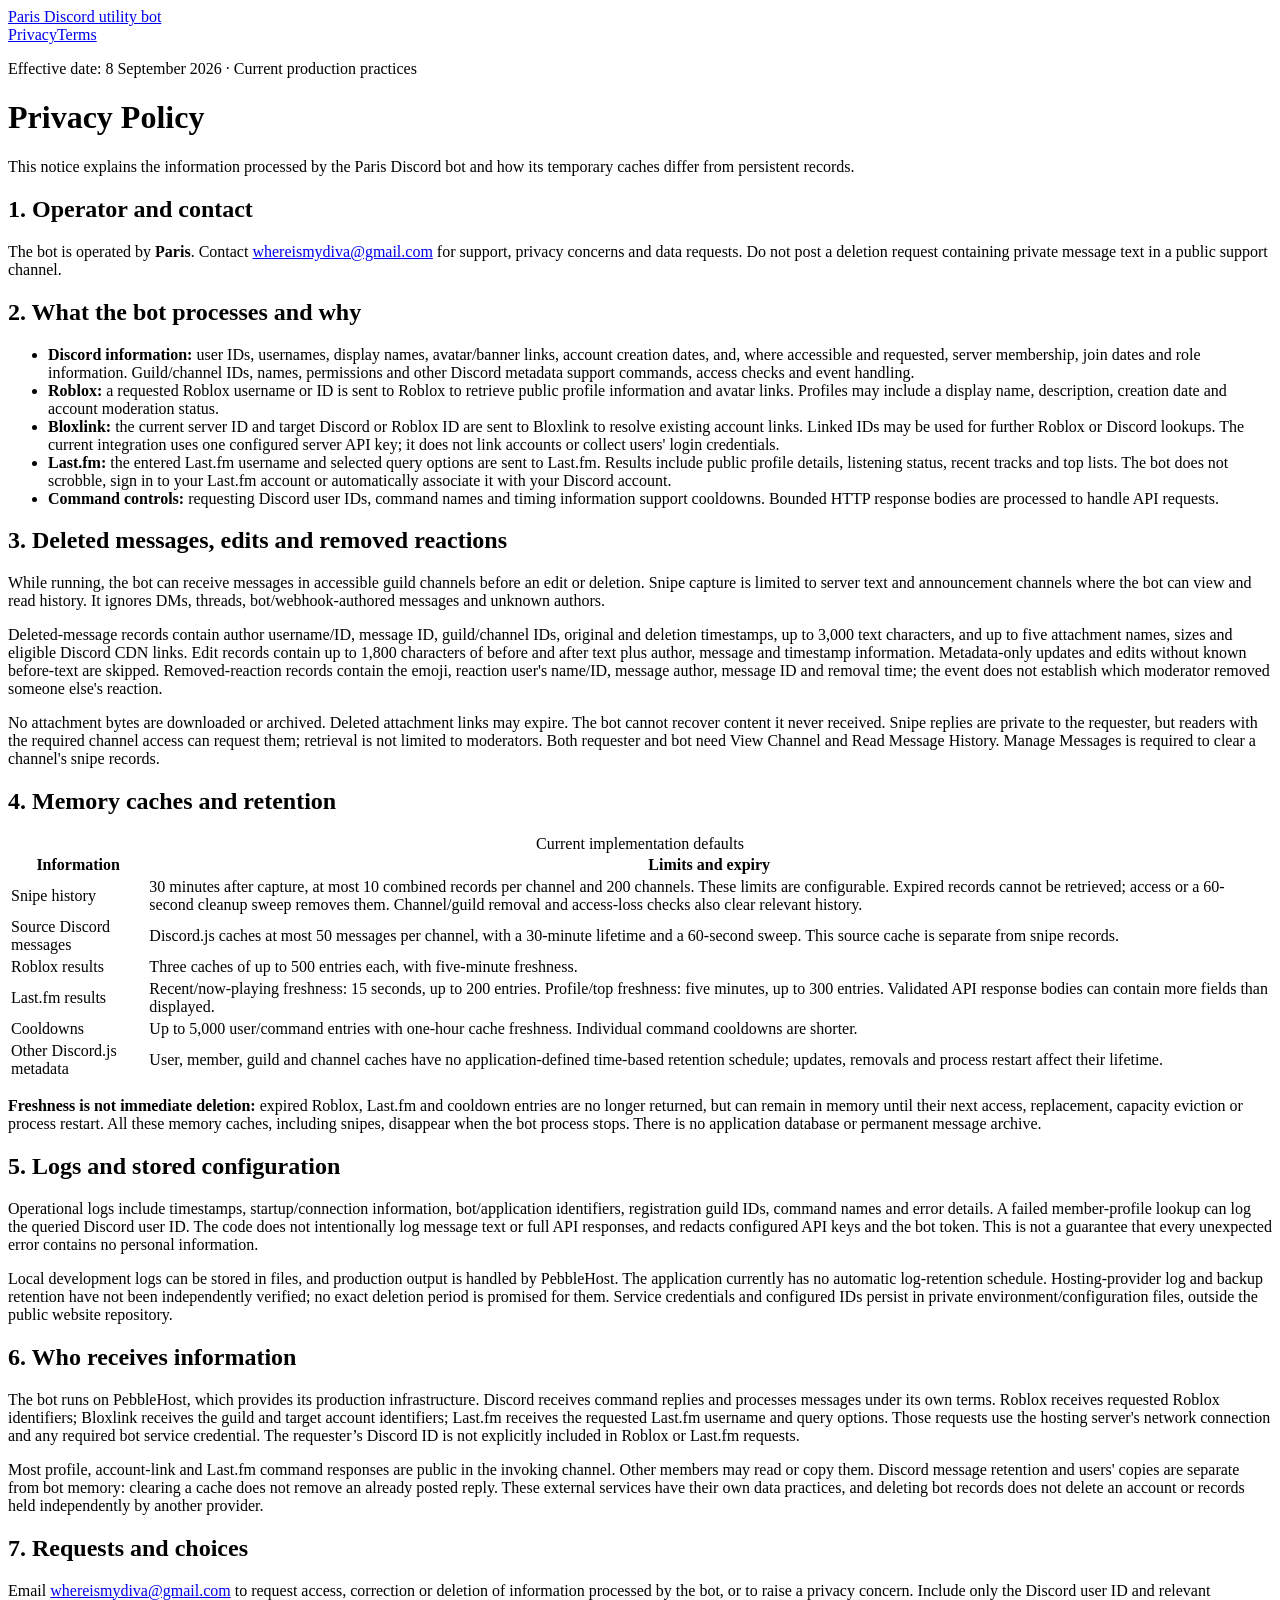
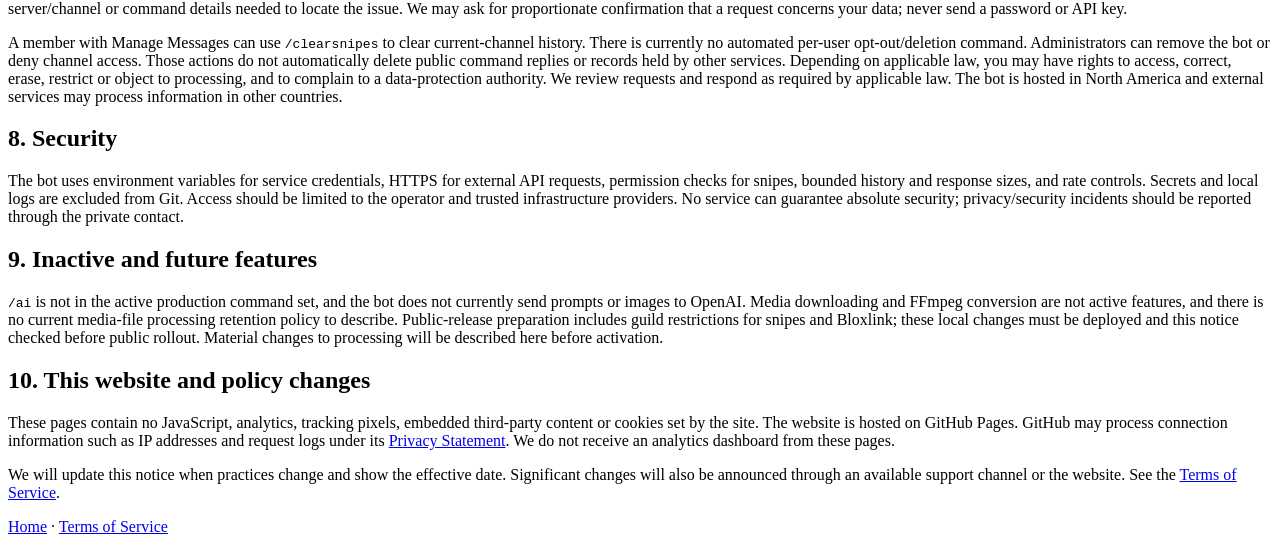
==== privacy.html @ 16c1aa9a "Add privacy policy for Paris Discord bot This file contains the privacy policy for the Paris Discord" ====
<!doctype html>
<html lang="en"><head><meta charset="utf-8"><meta name="viewport" content="width=device-width,initial-scale=1"><title>Privacy Policy — Paris</title><link rel="stylesheet" href="styles.css"></head>
<body><header><a class="brand" href="index.html">Paris <span>Discord utility bot</span></a><nav aria-label="Main"><a href="privacy.html" aria-current="page">Privacy</a><a href="terms.html">Terms</a></nav></header>
<main class="document"><p class="notice">Effective date: 8 September 2026 · Current production practices</p><h1>Privacy Policy</h1><p class="lead">This notice explains the information processed by the Paris Discord bot and how its temporary caches differ from persistent records.</p>
<h2>1. Operator and contact</h2><p>The bot is operated by <strong>Paris</strong>. Contact <a href="mailto:whereismydiva@gmail.com">whereismydiva@gmail.com</a> for support, privacy concerns and data requests. Do not post a deletion request containing private message text in a public support channel.</p>
<h2>2. What the bot processes and why</h2><ul>
<li><strong>Discord information:</strong> user IDs, usernames, display names, avatar/banner links, account creation dates, and, where accessible and requested, server membership, join dates and role information. Guild/channel IDs, names, permissions and other Discord metadata support commands, access checks and event handling.</li>
<li><strong>Roblox:</strong> a requested Roblox username or ID is sent to Roblox to retrieve public profile information and avatar links. Profiles may include a display name, description, creation date and account moderation status.</li>
<li><strong>Bloxlink:</strong> the current server ID and target Discord or Roblox ID are sent to Bloxlink to resolve existing account links. Linked IDs may be used for further Roblox or Discord lookups. The current integration uses one configured server API key; it does not link accounts or collect users' login credentials.</li>
<li><strong>Last.fm:</strong> the entered Last.fm username and selected query options are sent to Last.fm. Results include public profile details, listening status, recent tracks and top lists. The bot does not scrobble, sign in to your Last.fm account or automatically associate it with your Discord account.</li>
<li><strong>Command controls:</strong> requesting Discord user IDs, command names and timing information support cooldowns. Bounded HTTP response bodies are processed to handle API requests.</li></ul>
<h2>3. Deleted messages, edits and removed reactions</h2><p>While running, the bot can receive messages in accessible guild channels before an edit or deletion. Snipe capture is limited to server text and announcement channels where the bot can view and read history. It ignores DMs, threads, bot/webhook-authored messages and unknown authors.</p><p>Deleted-message records contain author username/ID, message ID, guild/channel IDs, original and deletion timestamps, up to 3,000 text characters, and up to five attachment names, sizes and eligible Discord CDN links. Edit records contain up to 1,800 characters of before and after text plus author, message and timestamp information. Metadata-only updates and edits without known before-text are skipped. Removed-reaction records contain the emoji, reaction user's name/ID, message author, message ID and removal time; the event does not establish which moderator removed someone else's reaction.</p><p>No attachment bytes are downloaded or archived. Deleted attachment links may expire. The bot cannot recover content it never received. Snipe replies are private to the requester, but readers with the required channel access can request them; retrieval is not limited to moderators. Both requester and bot need View Channel and Read Message History. Manage Messages is required to clear a channel's snipe records.</p>
<h2>4. Memory caches and retention</h2><div class="table-wrap"><table><caption>Current implementation defaults</caption><thead><tr><th scope="col">Information</th><th scope="col">Limits and expiry</th></tr></thead><tbody>
<tr><td>Snipe history</td><td>30 minutes after capture, at most 10 combined records per channel and 200 channels. These limits are configurable. Expired records cannot be retrieved; access or a 60-second cleanup sweep removes them. Channel/guild removal and access-loss checks also clear relevant history.</td></tr>
<tr><td>Source Discord messages</td><td>Discord.js caches at most 50 messages per channel, with a 30-minute lifetime and a 60-second sweep. This source cache is separate from snipe records.</td></tr>
<tr><td>Roblox results</td><td>Three caches of up to 500 entries each, with five-minute freshness.</td></tr>
<tr><td>Last.fm results</td><td>Recent/now-playing freshness: 15 seconds, up to 200 entries. Profile/top freshness: five minutes, up to 300 entries. Validated API response bodies can contain more fields than displayed.</td></tr>
<tr><td>Cooldowns</td><td>Up to 5,000 user/command entries with one-hour cache freshness. Individual command cooldowns are shorter.</td></tr>
<tr><td>Other Discord.js metadata</td><td>User, member, guild and channel caches have no application-defined time-based retention schedule; updates, removals and process restart affect their lifetime.</td></tr>
</tbody></table></div><p><strong>Freshness is not immediate deletion:</strong> expired Roblox, Last.fm and cooldown entries are no longer returned, but can remain in memory until their next access, replacement, capacity eviction or process restart. All these memory caches, including snipes, disappear when the bot process stops. There is no application database or permanent message archive.</p>
<h2>5. Logs and stored configuration</h2><p>Operational logs include timestamps, startup/connection information, bot/application identifiers, registration guild IDs, command names and error details. A failed member-profile lookup can log the queried Discord user ID. The code does not intentionally log message text or full API responses, and redacts configured API keys and the bot token. This is not a guarantee that every unexpected error contains no personal information.</p><p>Local development logs can be stored in files, and production output is handled by PebbleHost. The application currently has no automatic log-retention schedule. Hosting-provider log and backup retention have not been independently verified; no exact deletion period is promised for them. Service credentials and configured IDs persist in private environment/configuration files, outside the public website repository.</p>
<h2>6. Who receives information</h2><p>The bot runs on PebbleHost, which provides its production infrastructure. Discord receives command replies and processes messages under its own terms. Roblox receives requested Roblox identifiers; Bloxlink receives the guild and target account identifiers; Last.fm receives the requested Last.fm username and query options. Those requests use the hosting server's network connection and any required bot service credential. The requester’s Discord ID is not explicitly included in Roblox or Last.fm requests.</p><p>Most profile, account-link and Last.fm command responses are public in the invoking channel. Other members may read or copy them. Discord message retention and users' copies are separate from bot memory: clearing a cache does not remove an already posted reply. These external services have their own data practices, and deleting bot records does not delete an account or records held independently by another provider.</p>
<h2>7. Requests and choices</h2><p>Email <a href="mailto:whereismydiva@gmail.com">whereismydiva@gmail.com</a> to request access, correction or deletion of information processed by the bot, or to raise a privacy concern. Include only the Discord user ID and relevant server/channel or command details needed to locate the issue. We may ask for proportionate confirmation that a request concerns your data; never send a password or API key.</p><p>A member with Manage Messages can use <code>/clearsnipes</code> to clear current-channel history. There is currently no automated per-user opt-out/deletion command. Administrators can remove the bot or deny channel access. Those actions do not automatically delete public command replies or records held by other services. Depending on applicable law, you may have rights to access, correct, erase, restrict or object to processing, and to complain to a data-protection authority. We review requests and respond as required by applicable law. The bot is hosted in North America and external services may process information in other countries.</p>
<h2>8. Security</h2><p>The bot uses environment variables for service credentials, HTTPS for external API requests, permission checks for snipes, bounded history and response sizes, and rate controls. Secrets and local logs are excluded from Git. Access should be limited to the operator and trusted infrastructure providers. No service can guarantee absolute security; privacy/security incidents should be reported through the private contact.</p>
<h2>9. Inactive and future features</h2><p><code>/ai</code> is not in the active production command set, and the bot does not currently send prompts or images to OpenAI. Media downloading and FFmpeg conversion are not active features, and there is no current media-file processing retention policy to describe. Public-release preparation includes guild restrictions for snipes and Bloxlink; these local changes must be deployed and this notice checked before public rollout. Material changes to processing will be described here before activation.</p>
<h2>10. This website and policy changes</h2><p>These pages contain no JavaScript, analytics, tracking pixels, embedded third-party content or cookies set by the site. The website is hosted on GitHub Pages. GitHub may process connection information such as IP addresses and request logs under its <a href="https://docs.github.com/en/site-policy/privacy-policies/github-general-privacy-statement">Privacy Statement</a>. We do not receive an analytics dashboard from these pages.</p><p>We will update this notice when practices change and show the effective date. Significant changes will also be announced through an available support channel or the website. See the <a href="terms.html">Terms of Service</a>.</p></main>
<footer><a href="index.html">Home</a> · <a href="terms.html">Terms of Service</a></footer></body></html>
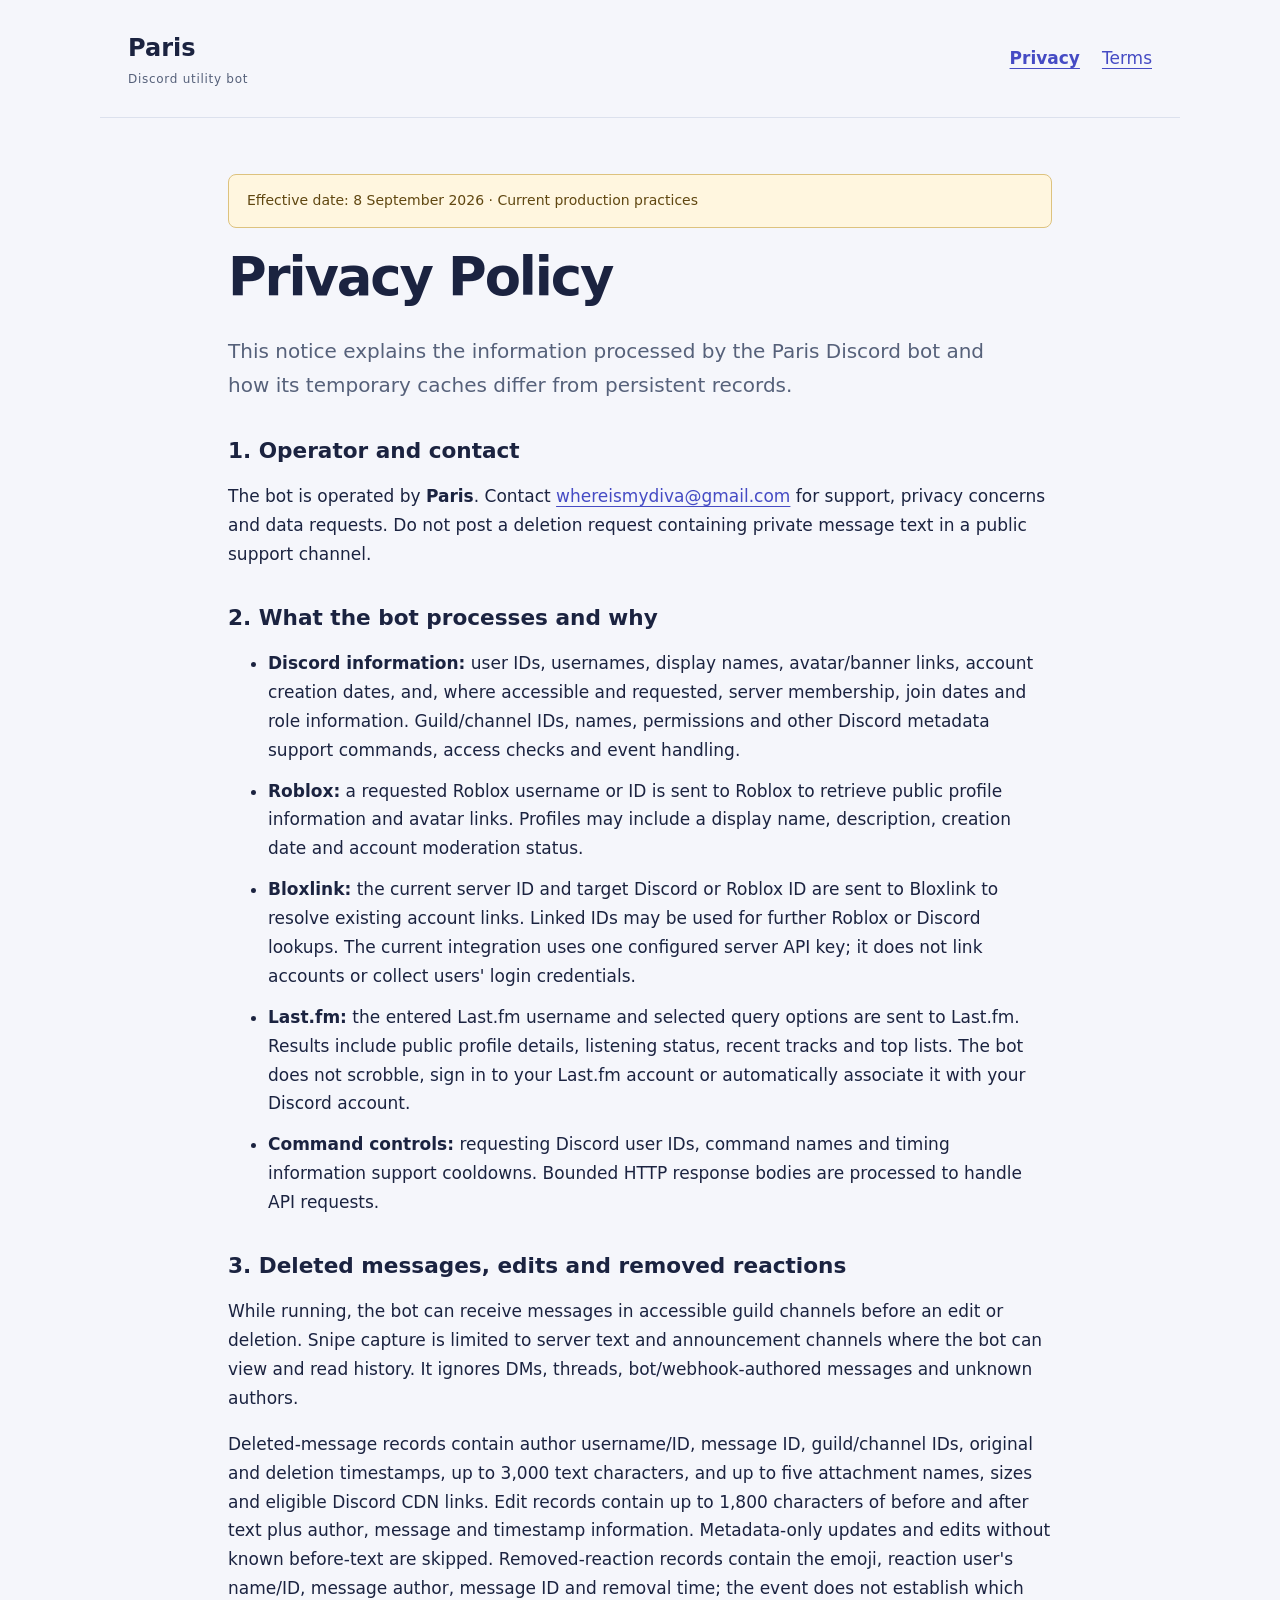
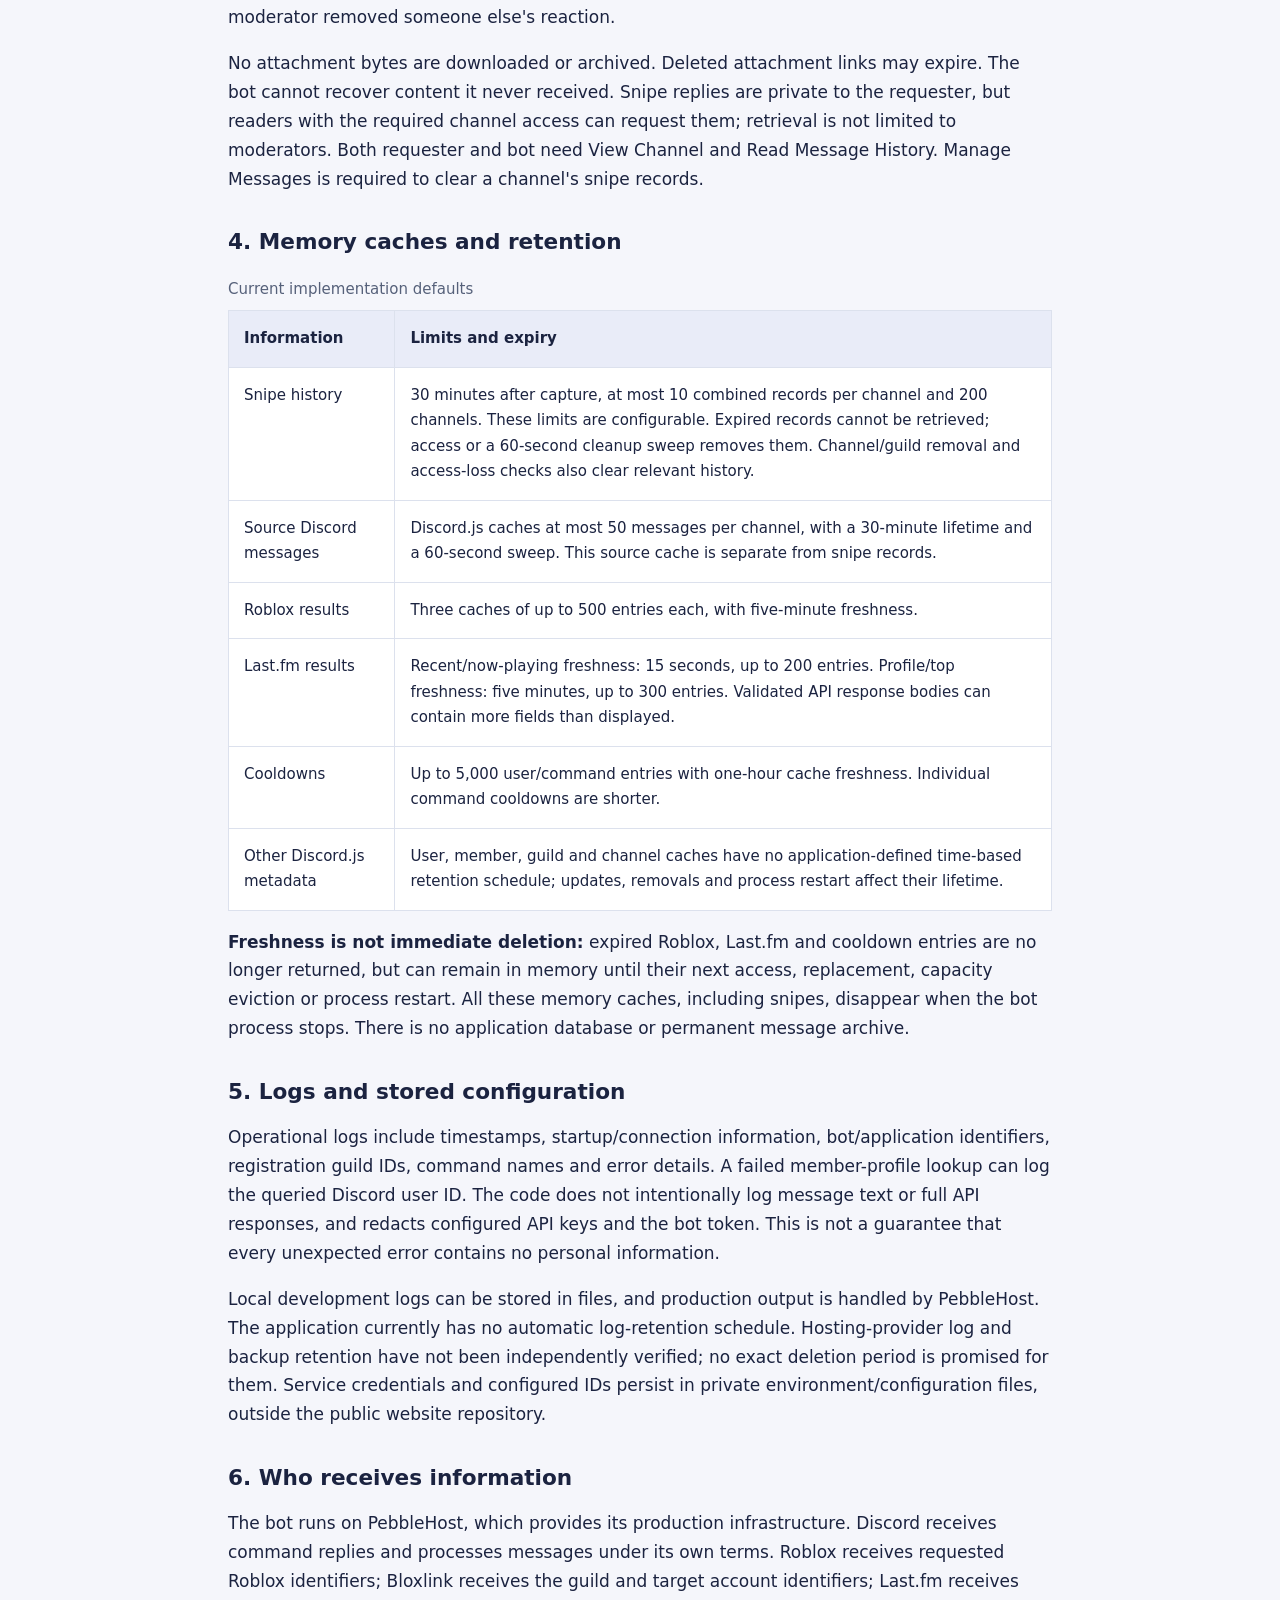
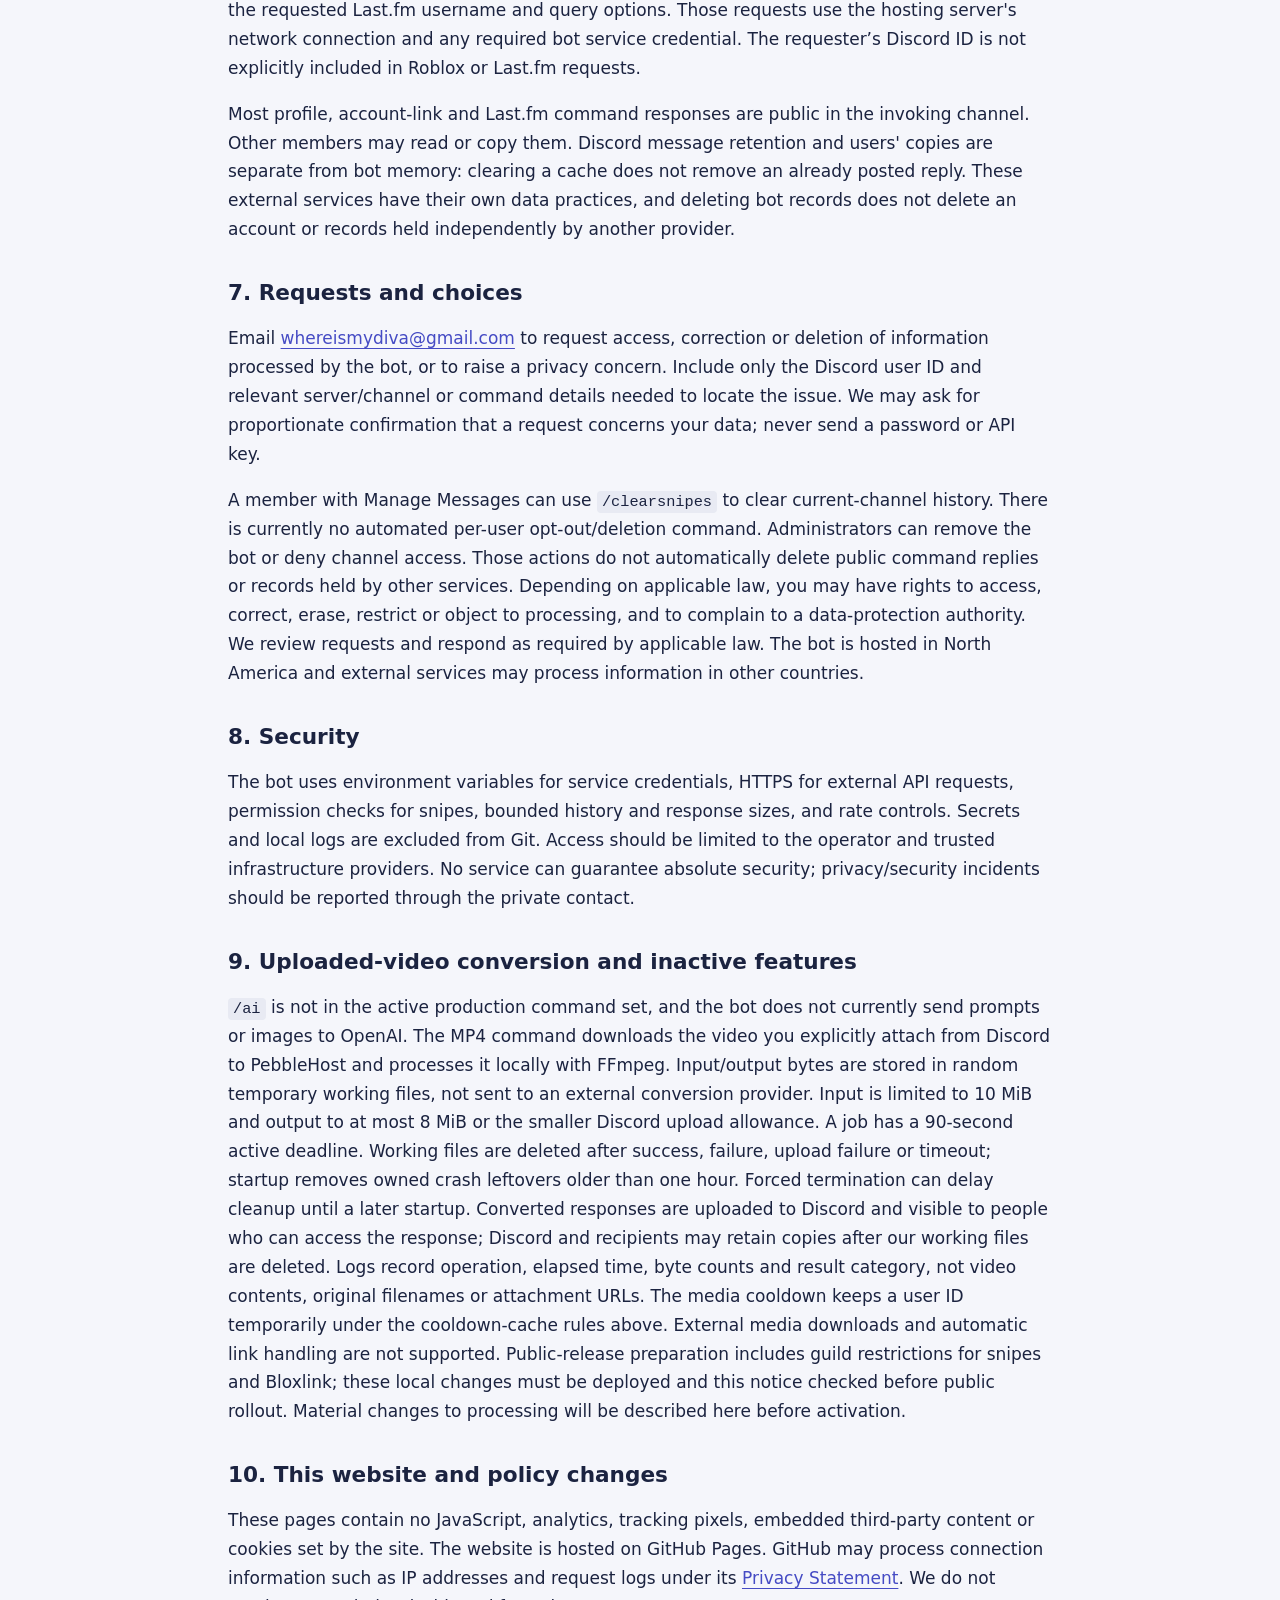
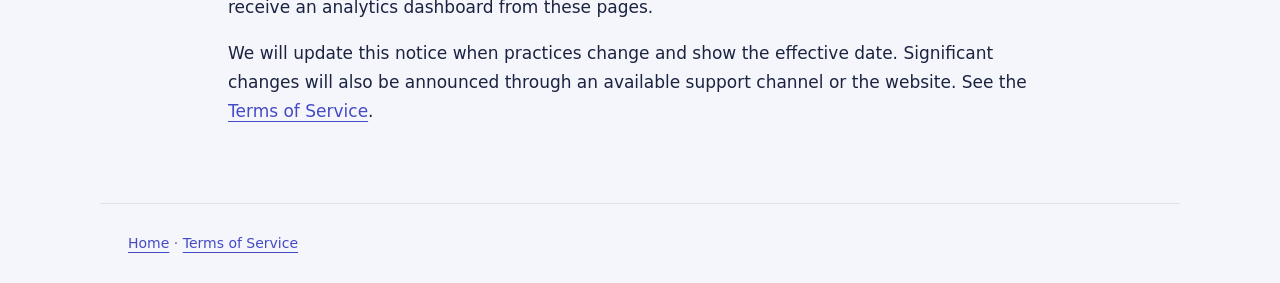
==== commit a8bdb63e: "Describe attachment-only MP4 processing and temporary-file retention" ====
--- a/privacy.html
+++ b/privacy.html
@@ -22,6 +22,6 @@
 <h2>6. Who receives information</h2><p>The bot runs on PebbleHost, which provides its production infrastructure. Discord receives command replies and processes messages under its own terms. Roblox receives requested Roblox identifiers; Bloxlink receives the guild and target account identifiers; Last.fm receives the requested Last.fm username and query options. Those requests use the hosting server's network connection and any required bot service credential. The requester’s Discord ID is not explicitly included in Roblox or Last.fm requests.</p><p>Most profile, account-link and Last.fm command responses are public in the invoking channel. Other members may read or copy them. Discord message retention and users' copies are separate from bot memory: clearing a cache does not remove an already posted reply. These external services have their own data practices, and deleting bot records does not delete an account or records held independently by another provider.</p>
 <h2>7. Requests and choices</h2><p>Email <a href="mailto:whereismydiva@gmail.com">whereismydiva@gmail.com</a> to request access, correction or deletion of information processed by the bot, or to raise a privacy concern. Include only the Discord user ID and relevant server/channel or command details needed to locate the issue. We may ask for proportionate confirmation that a request concerns your data; never send a password or API key.</p><p>A member with Manage Messages can use <code>/clearsnipes</code> to clear current-channel history. There is currently no automated per-user opt-out/deletion command. Administrators can remove the bot or deny channel access. Those actions do not automatically delete public command replies or records held by other services. Depending on applicable law, you may have rights to access, correct, erase, restrict or object to processing, and to complain to a data-protection authority. We review requests and respond as required by applicable law. The bot is hosted in North America and external services may process information in other countries.</p>
 <h2>8. Security</h2><p>The bot uses environment variables for service credentials, HTTPS for external API requests, permission checks for snipes, bounded history and response sizes, and rate controls. Secrets and local logs are excluded from Git. Access should be limited to the operator and trusted infrastructure providers. No service can guarantee absolute security; privacy/security incidents should be reported through the private contact.</p>
-<h2>9. Inactive and future features</h2><p><code>/ai</code> is not in the active production command set, and the bot does not currently send prompts or images to OpenAI. Media downloading and FFmpeg conversion are not active features, and there is no current media-file processing retention policy to describe. Public-release preparation includes guild restrictions for snipes and Bloxlink; these local changes must be deployed and this notice checked before public rollout. Material changes to processing will be described here before activation.</p>
+<h2>9. Uploaded-video conversion and inactive features</h2><p><code>/ai</code> is not in the active production command set, and the bot does not currently send prompts or images to OpenAI. The MP4 command downloads the video you explicitly attach from Discord to PebbleHost and processes it locally with FFmpeg. Input/output bytes are stored in random temporary working files, not sent to an external conversion provider. Input is limited to 10 MiB and output to at most 8 MiB or the smaller Discord upload allowance. A job has a 90-second active deadline. Working files are deleted after success, failure, upload failure or timeout; startup removes owned crash leftovers older than one hour. Forced termination can delay cleanup until a later startup. Converted responses are uploaded to Discord and visible to people who can access the response; Discord and recipients may retain copies after our working files are deleted. Logs record operation, elapsed time, byte counts and result category, not video contents, original filenames or attachment URLs. The media cooldown keeps a user ID temporarily under the cooldown-cache rules above. External media downloads and automatic link handling are not supported. Public-release preparation includes guild restrictions for snipes and Bloxlink; these local changes must be deployed and this notice checked before public rollout. Material changes to processing will be described here before activation.</p>
 <h2>10. This website and policy changes</h2><p>These pages contain no JavaScript, analytics, tracking pixels, embedded third-party content or cookies set by the site. The website is hosted on GitHub Pages. GitHub may process connection information such as IP addresses and request logs under its <a href="https://docs.github.com/en/site-policy/privacy-policies/github-general-privacy-statement">Privacy Statement</a>. We do not receive an analytics dashboard from these pages.</p><p>We will update this notice when practices change and show the effective date. Significant changes will also be announced through an available support channel or the website. See the <a href="terms.html">Terms of Service</a>.</p></main>
 <footer><a href="index.html">Home</a> · <a href="terms.html">Terms of Service</a></footer></body></html>
--- a/styles.css
+++ b/styles.css
@@ -0,0 +1 @@
+:root{color-scheme:light;--ink:#1b2340;--muted:#56617a;--accent:#454bc4;--line:#dce1ed;--paper:#fff;--bg:#f5f6fb}*{box-sizing:border-box}body{margin:0;background:var(--bg);color:var(--ink);font:17px/1.7 system-ui,-apple-system,BlinkMacSystemFont,"Segoe UI",sans-serif}header,main,footer{max-width:1080px;margin:auto;padding:28px}header{display:flex;justify-content:space-between;align-items:center;gap:24px;border-bottom:1px solid var(--line)}a{color:var(--accent);text-underline-offset:4px}a:hover{text-decoration-thickness:2px}a:focus-visible{outline:3px solid var(--accent);outline-offset:5px}.brand{font-size:24px;font-weight:750;text-decoration:none;color:var(--ink)}.brand span{display:block;font-size:12px;font-weight:500;color:var(--muted);letter-spacing:.06em}nav{display:flex;gap:22px}nav a[aria-current]{font-weight:750}main{padding-top:42px;padding-bottom:60px}h1{font-size:clamp(2.25rem,6vw,4rem);line-height:1.1;letter-spacing:-.04em;max-width:850px;margin:20px 0 28px}h2{font-size:1.35rem;line-height:1.35;margin:34px 0 12px}.lead{font-size:1.25rem;color:var(--muted);max-width:770px}.eyebrow{font-weight:650;font-size:13px;letter-spacing:.08em;text-transform:uppercase;color:var(--accent)}.notice{padding:14px 18px;border:1px solid #ddc27e;background:#fff6df;border-radius:8px;font-size:14px;color:#604711}.cards{display:grid;grid-template-columns:repeat(3,minmax(0,1fr));gap:18px;margin:40px 0}.cards article{padding:24px;background:var(--paper);border:1px solid var(--line);border-radius:12px}.cards h2{margin-top:0}.cards p{font-size:15px;color:var(--muted)}.button{display:inline-block;border-radius:7px;background:var(--accent);color:white;padding:10px 18px;margin:8px 14px 8px 0;text-decoration:none}.document{max-width:880px}.document h1{font-size:clamp(2rem,5vw,3.3rem)}li{margin:12px 0}.table-wrap{overflow:auto}table{width:100%;border-collapse:collapse;background:white;font-size:15px}caption{text-align:left;color:var(--muted);padding:8px 0}th,td{padding:15px;text-align:left;vertical-align:top;border:1px solid var(--line)}th{background:#e9ecf8}td:first-child{min-width:145px}code{font-size:.9em;background:#e8eaf3;padding:2px 5px;border-radius:4px}footer{font-size:14px;color:var(--muted);border-top:1px solid var(--line)}@media(max-width:680px){header,main,footer{padding:22px}header{align-items:flex-start}nav{gap:14px;font-size:15px}.cards{grid-template-columns:1fr}.lead{font-size:1.1rem}.brand{font-size:21px}.brand span{font-size:10px}h1{margin-top:18px}th,td{padding:11px}ul{padding-left:22px}}@media(prefers-reduced-motion:reduce){*{scroll-behavior:auto}}
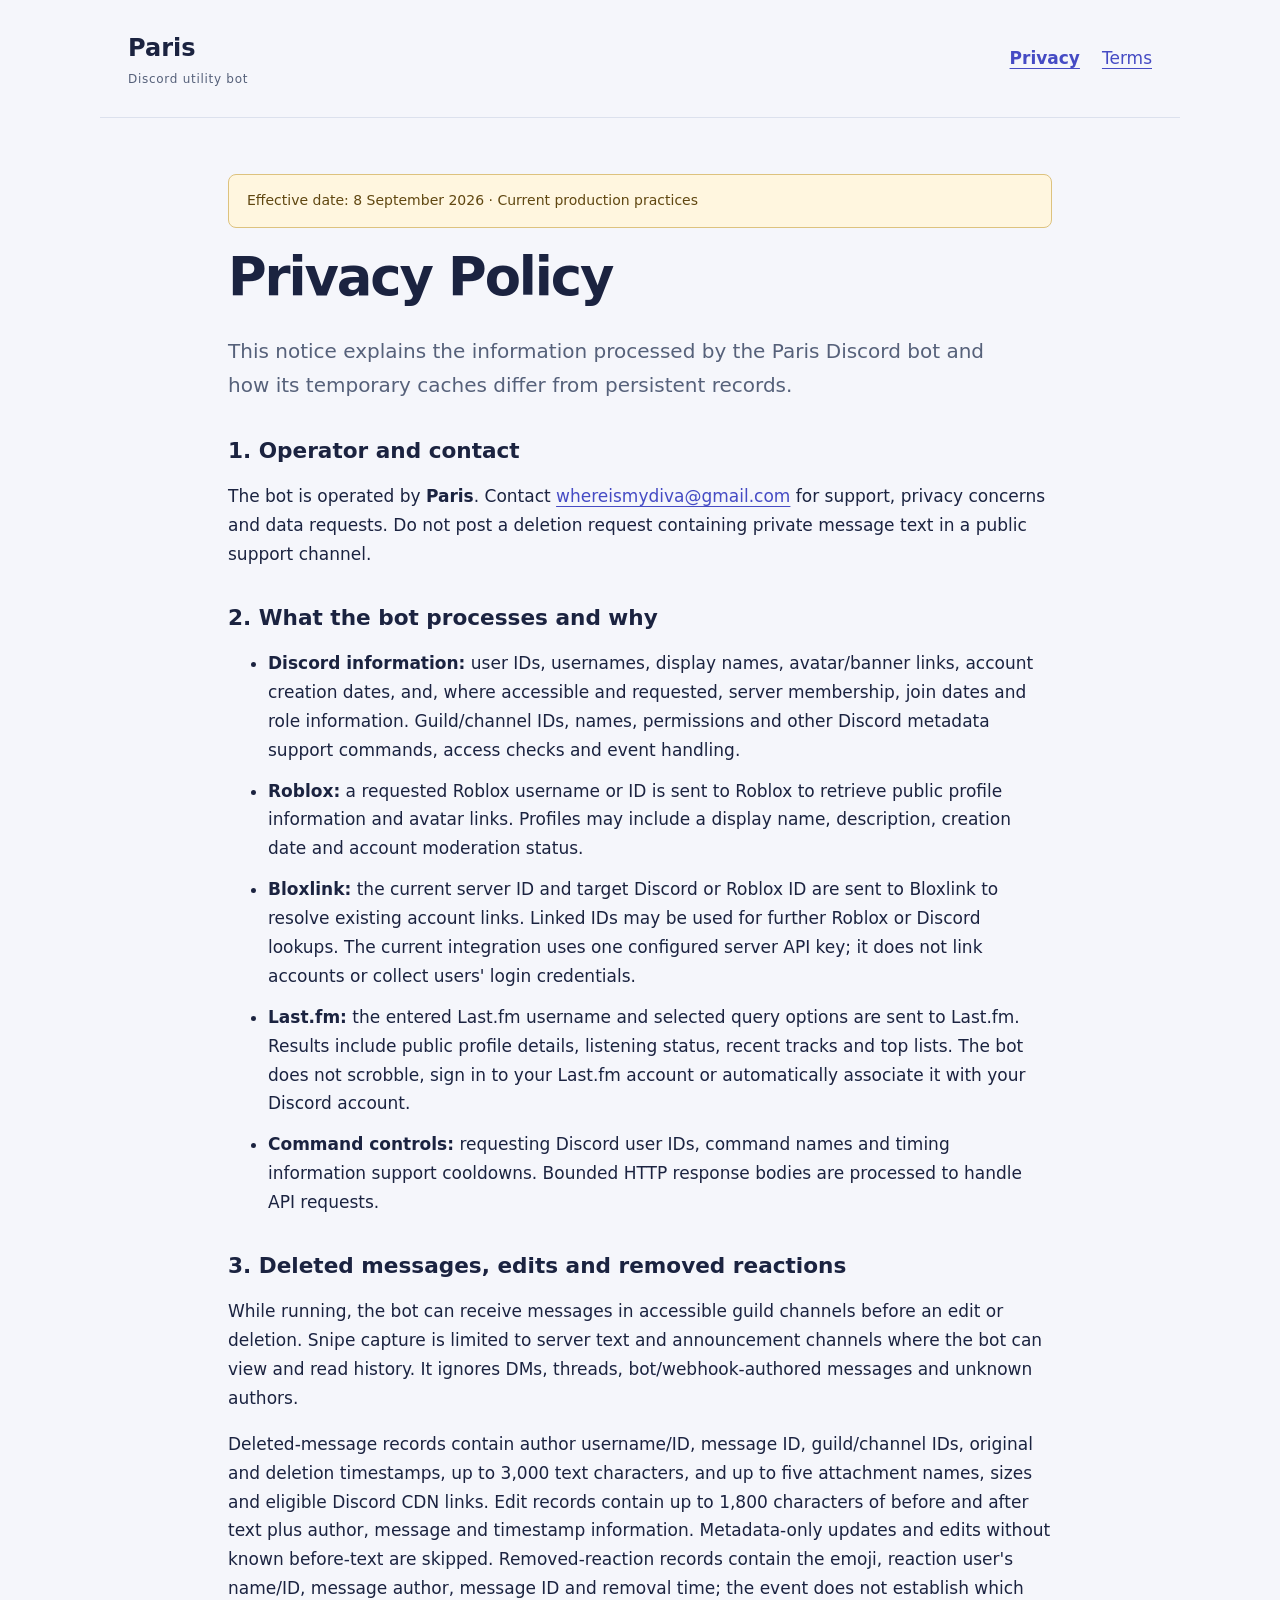
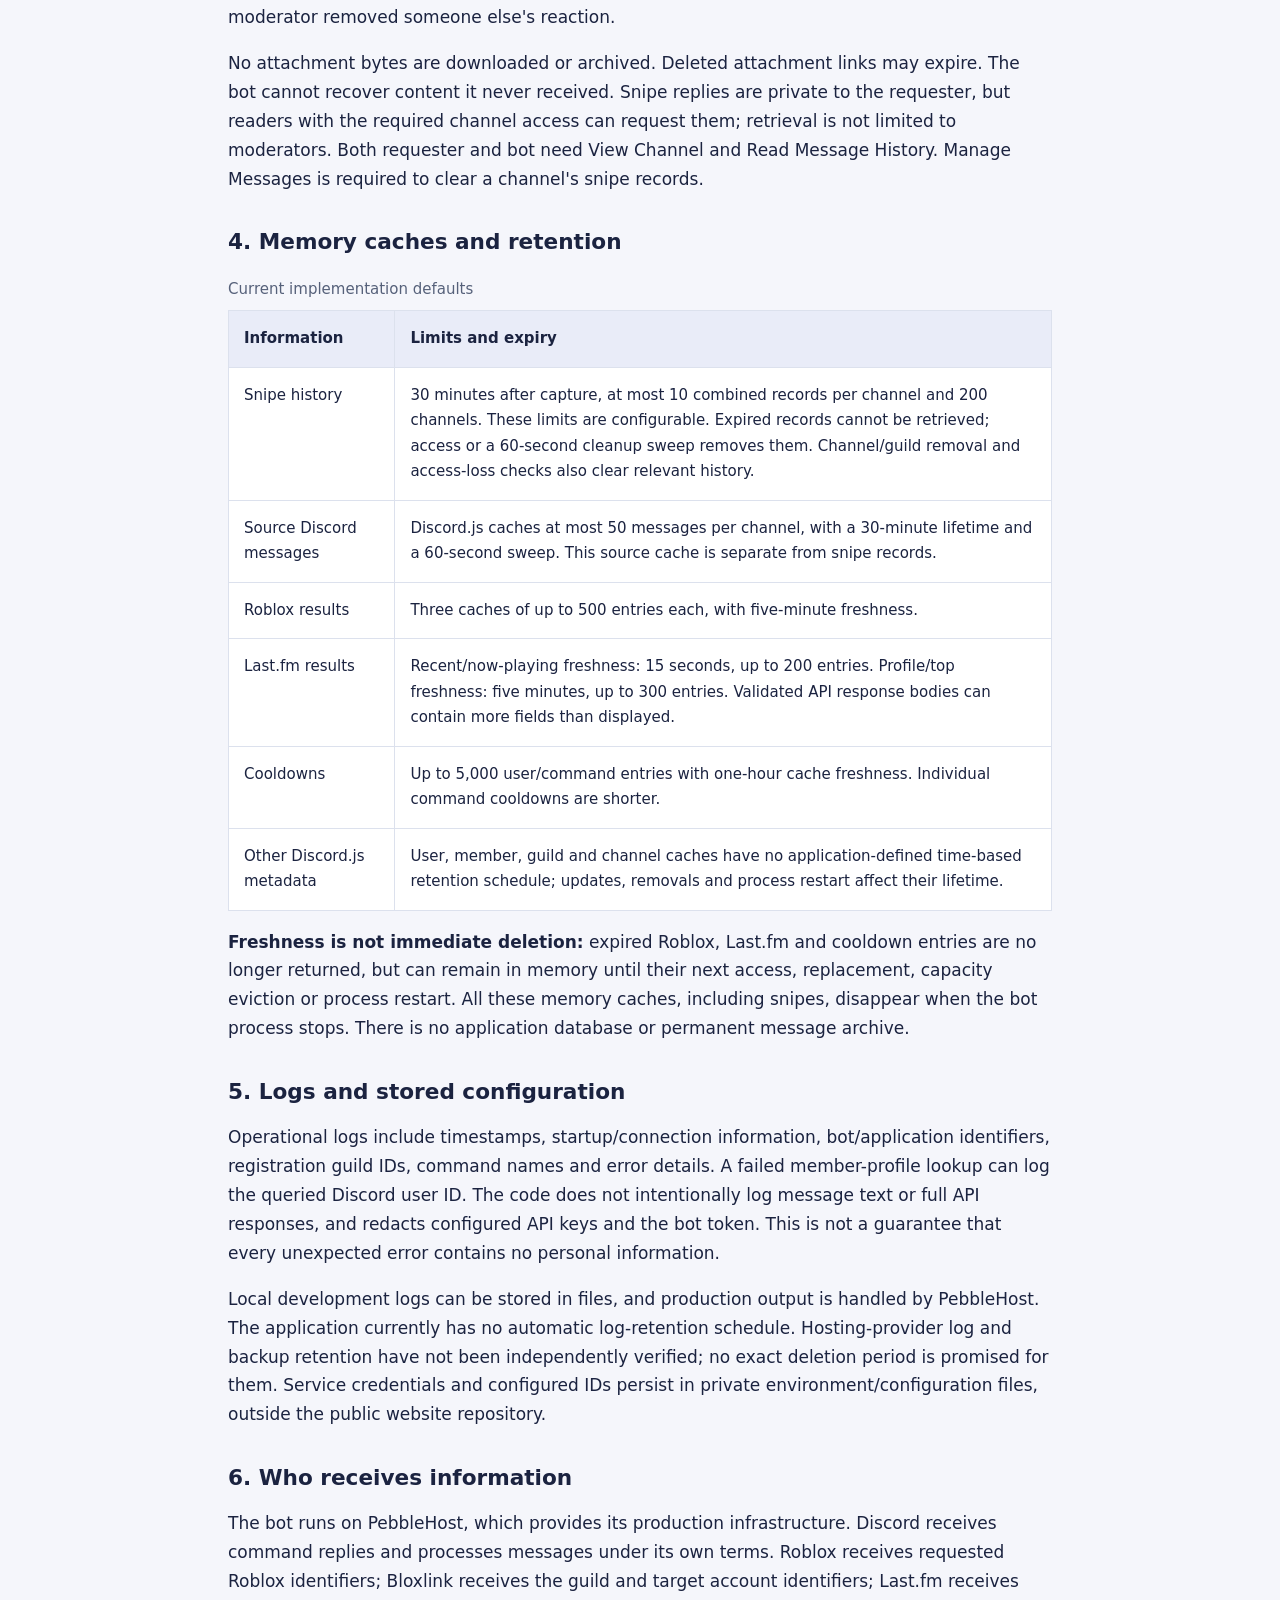
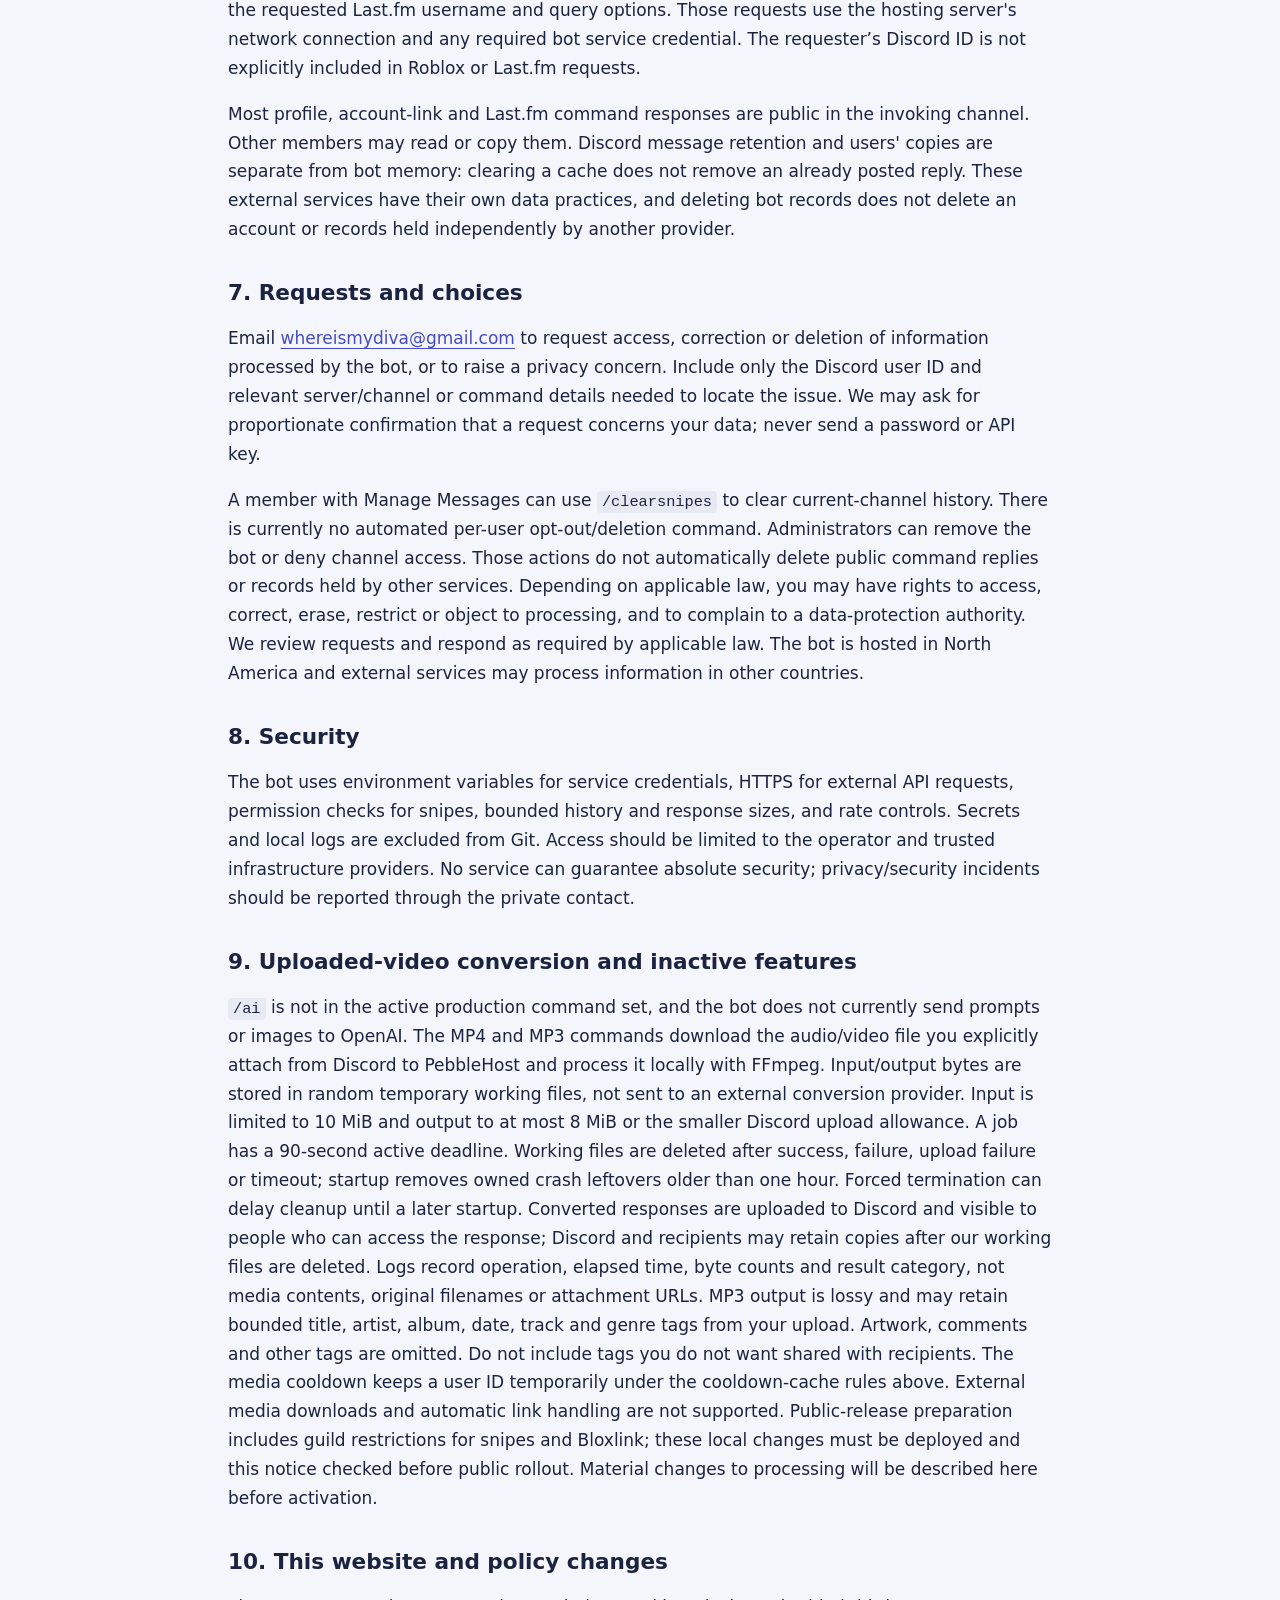
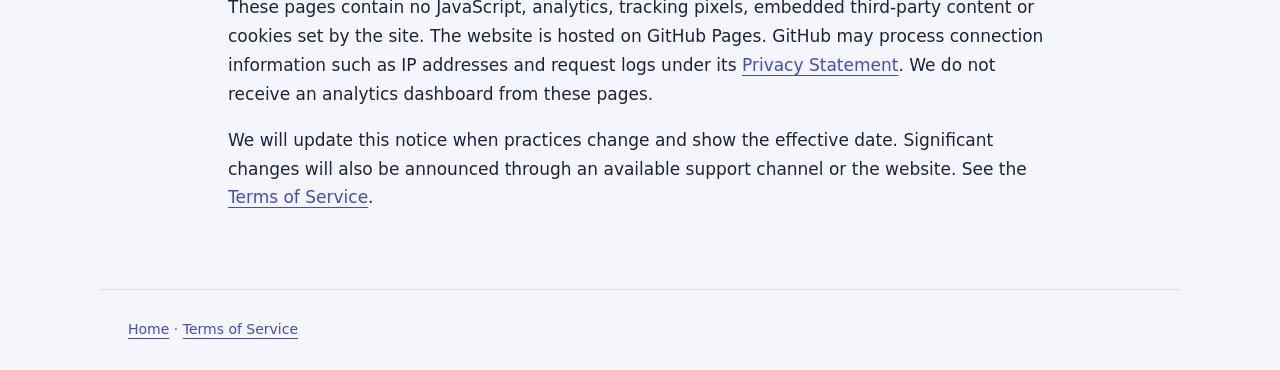
==== commit 27957d91: "Describe attachment MP3 conversion and retained text tags" ====
--- a/privacy.html
+++ b/privacy.html
@@ -22,6 +22,6 @@
 <h2>6. Who receives information</h2><p>The bot runs on PebbleHost, which provides its production infrastructure. Discord receives command replies and processes messages under its own terms. Roblox receives requested Roblox identifiers; Bloxlink receives the guild and target account identifiers; Last.fm receives the requested Last.fm username and query options. Those requests use the hosting server's network connection and any required bot service credential. The requester’s Discord ID is not explicitly included in Roblox or Last.fm requests.</p><p>Most profile, account-link and Last.fm command responses are public in the invoking channel. Other members may read or copy them. Discord message retention and users' copies are separate from bot memory: clearing a cache does not remove an already posted reply. These external services have their own data practices, and deleting bot records does not delete an account or records held independently by another provider.</p>
 <h2>7. Requests and choices</h2><p>Email <a href="mailto:whereismydiva@gmail.com">whereismydiva@gmail.com</a> to request access, correction or deletion of information processed by the bot, or to raise a privacy concern. Include only the Discord user ID and relevant server/channel or command details needed to locate the issue. We may ask for proportionate confirmation that a request concerns your data; never send a password or API key.</p><p>A member with Manage Messages can use <code>/clearsnipes</code> to clear current-channel history. There is currently no automated per-user opt-out/deletion command. Administrators can remove the bot or deny channel access. Those actions do not automatically delete public command replies or records held by other services. Depending on applicable law, you may have rights to access, correct, erase, restrict or object to processing, and to complain to a data-protection authority. We review requests and respond as required by applicable law. The bot is hosted in North America and external services may process information in other countries.</p>
 <h2>8. Security</h2><p>The bot uses environment variables for service credentials, HTTPS for external API requests, permission checks for snipes, bounded history and response sizes, and rate controls. Secrets and local logs are excluded from Git. Access should be limited to the operator and trusted infrastructure providers. No service can guarantee absolute security; privacy/security incidents should be reported through the private contact.</p>
-<h2>9. Uploaded-video conversion and inactive features</h2><p><code>/ai</code> is not in the active production command set, and the bot does not currently send prompts or images to OpenAI. The MP4 command downloads the video you explicitly attach from Discord to PebbleHost and processes it locally with FFmpeg. Input/output bytes are stored in random temporary working files, not sent to an external conversion provider. Input is limited to 10 MiB and output to at most 8 MiB or the smaller Discord upload allowance. A job has a 90-second active deadline. Working files are deleted after success, failure, upload failure or timeout; startup removes owned crash leftovers older than one hour. Forced termination can delay cleanup until a later startup. Converted responses are uploaded to Discord and visible to people who can access the response; Discord and recipients may retain copies after our working files are deleted. Logs record operation, elapsed time, byte counts and result category, not video contents, original filenames or attachment URLs. The media cooldown keeps a user ID temporarily under the cooldown-cache rules above. External media downloads and automatic link handling are not supported. Public-release preparation includes guild restrictions for snipes and Bloxlink; these local changes must be deployed and this notice checked before public rollout. Material changes to processing will be described here before activation.</p>
+<h2>9. Uploaded-video conversion and inactive features</h2><p><code>/ai</code> is not in the active production command set, and the bot does not currently send prompts or images to OpenAI. The MP4 and MP3 commands download the audio/video file you explicitly attach from Discord to PebbleHost and process it locally with FFmpeg. Input/output bytes are stored in random temporary working files, not sent to an external conversion provider. Input is limited to 10 MiB and output to at most 8 MiB or the smaller Discord upload allowance. A job has a 90-second active deadline. Working files are deleted after success, failure, upload failure or timeout; startup removes owned crash leftovers older than one hour. Forced termination can delay cleanup until a later startup. Converted responses are uploaded to Discord and visible to people who can access the response; Discord and recipients may retain copies after our working files are deleted. Logs record operation, elapsed time, byte counts and result category, not media contents, original filenames or attachment URLs. MP3 output is lossy and may retain bounded title, artist, album, date, track and genre tags from your upload. Artwork, comments and other tags are omitted. Do not include tags you do not want shared with recipients. The media cooldown keeps a user ID temporarily under the cooldown-cache rules above. External media downloads and automatic link handling are not supported. Public-release preparation includes guild restrictions for snipes and Bloxlink; these local changes must be deployed and this notice checked before public rollout. Material changes to processing will be described here before activation.</p>
 <h2>10. This website and policy changes</h2><p>These pages contain no JavaScript, analytics, tracking pixels, embedded third-party content or cookies set by the site. The website is hosted on GitHub Pages. GitHub may process connection information such as IP addresses and request logs under its <a href="https://docs.github.com/en/site-policy/privacy-policies/github-general-privacy-statement">Privacy Statement</a>. We do not receive an analytics dashboard from these pages.</p><p>We will update this notice when practices change and show the effective date. Significant changes will also be announced through an available support channel or the website. See the <a href="terms.html">Terms of Service</a>.</p></main>
 <footer><a href="index.html">Home</a> · <a href="terms.html">Terms of Service</a></footer></body></html>
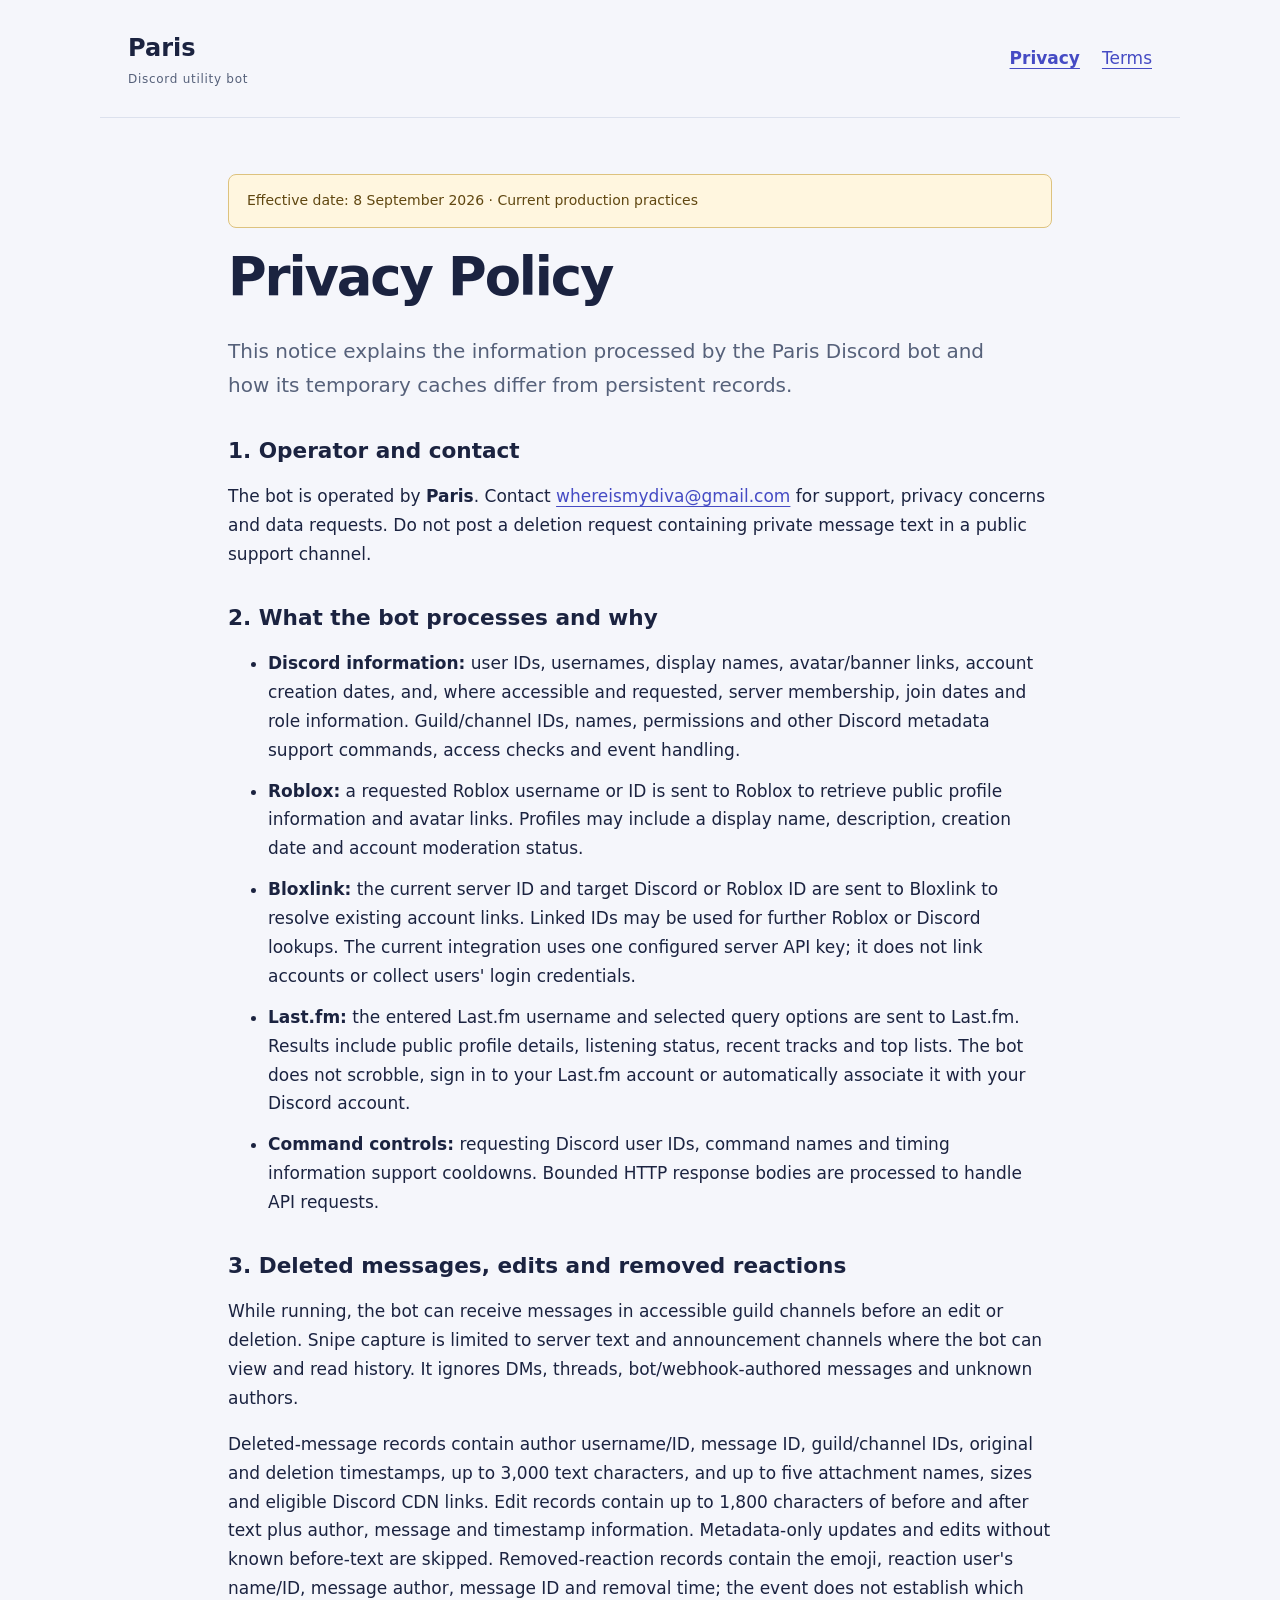
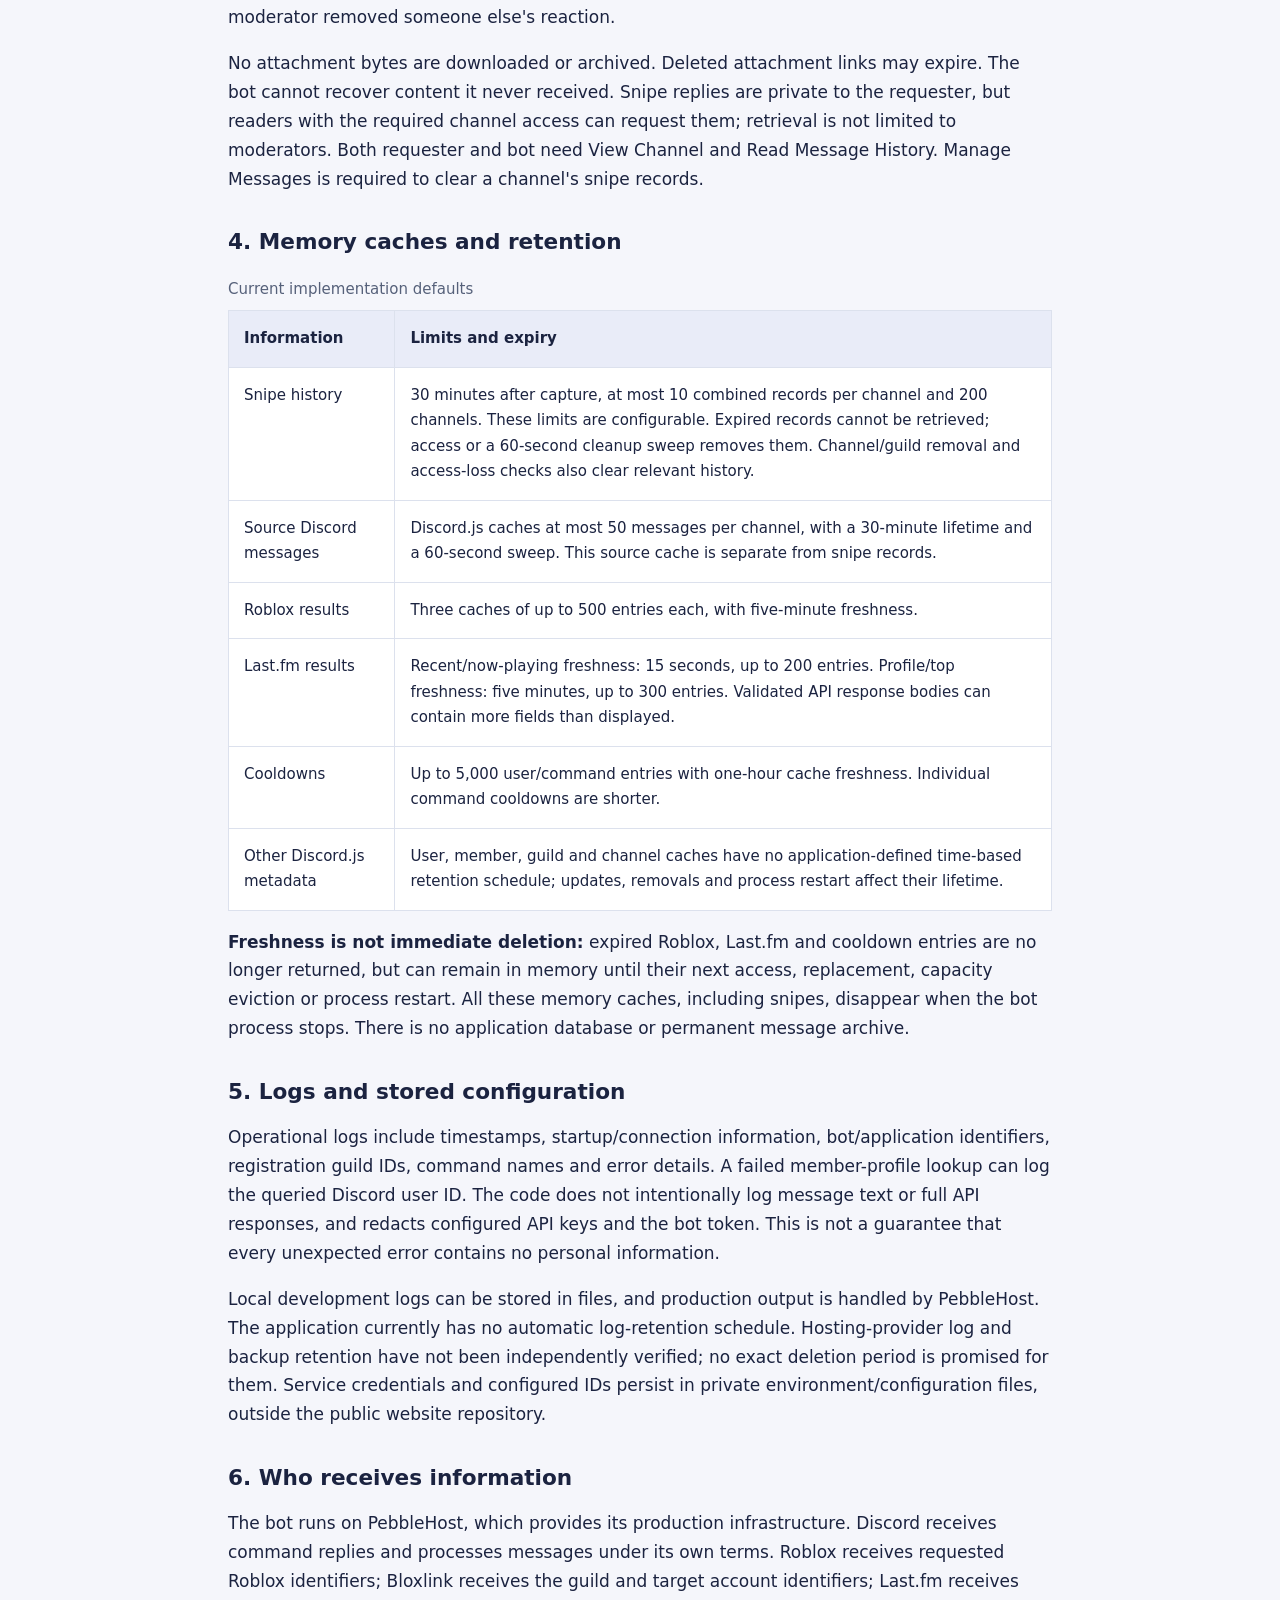
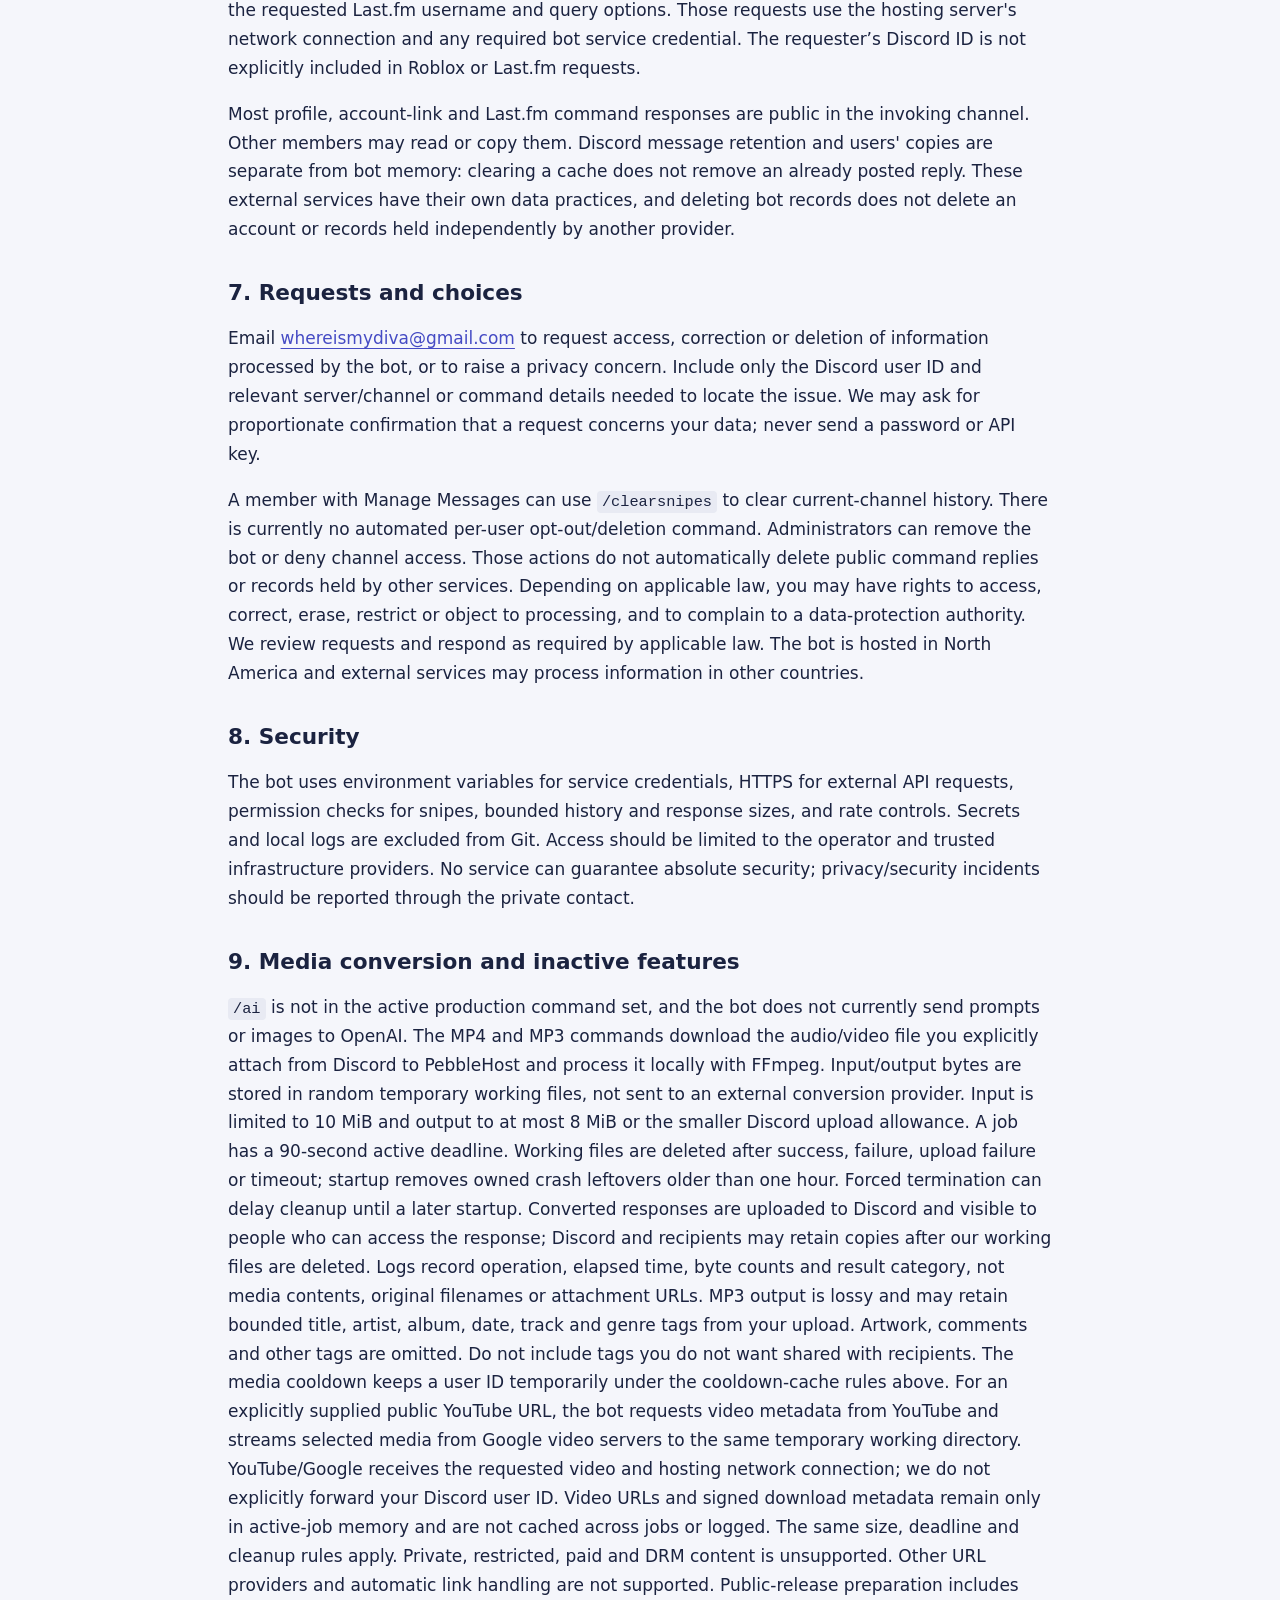
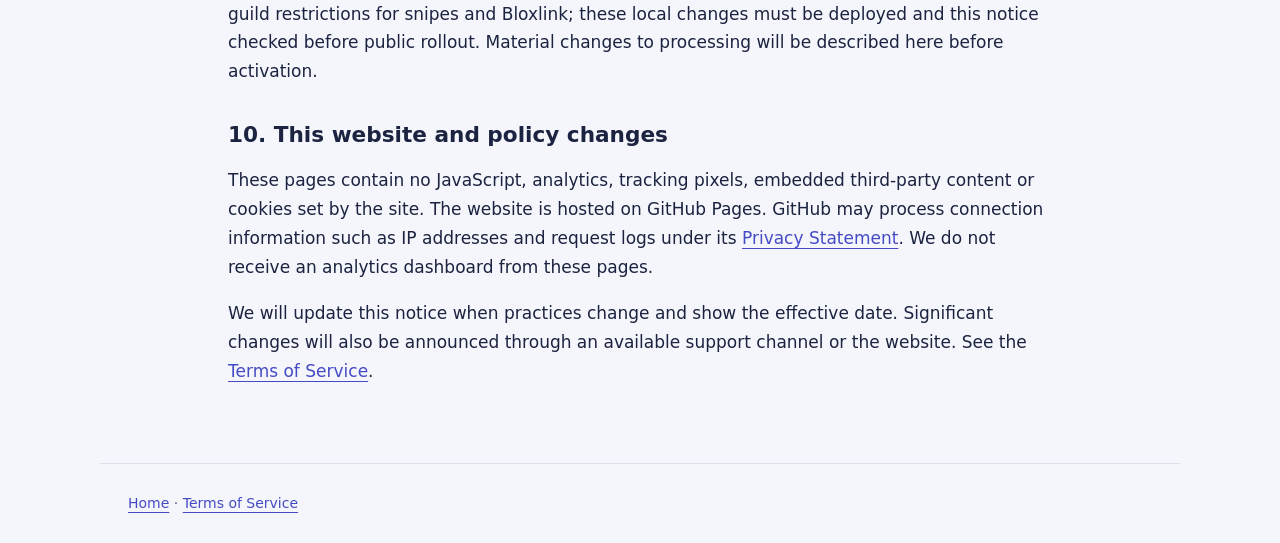
==== commit f18fb5ea: "Describe bounded public YouTube processing and limitations" ====
--- a/privacy.html
+++ b/privacy.html
@@ -22,6 +22,7 @@
 <h2>6. Who receives information</h2><p>The bot runs on PebbleHost, which provides its production infrastructure. Discord receives command replies and processes messages under its own terms. Roblox receives requested Roblox identifiers; Bloxlink receives the guild and target account identifiers; Last.fm receives the requested Last.fm username and query options. Those requests use the hosting server's network connection and any required bot service credential. The requester’s Discord ID is not explicitly included in Roblox or Last.fm requests.</p><p>Most profile, account-link and Last.fm command responses are public in the invoking channel. Other members may read or copy them. Discord message retention and users' copies are separate from bot memory: clearing a cache does not remove an already posted reply. These external services have their own data practices, and deleting bot records does not delete an account or records held independently by another provider.</p>
 <h2>7. Requests and choices</h2><p>Email <a href="mailto:whereismydiva@gmail.com">whereismydiva@gmail.com</a> to request access, correction or deletion of information processed by the bot, or to raise a privacy concern. Include only the Discord user ID and relevant server/channel or command details needed to locate the issue. We may ask for proportionate confirmation that a request concerns your data; never send a password or API key.</p><p>A member with Manage Messages can use <code>/clearsnipes</code> to clear current-channel history. There is currently no automated per-user opt-out/deletion command. Administrators can remove the bot or deny channel access. Those actions do not automatically delete public command replies or records held by other services. Depending on applicable law, you may have rights to access, correct, erase, restrict or object to processing, and to complain to a data-protection authority. We review requests and respond as required by applicable law. The bot is hosted in North America and external services may process information in other countries.</p>
 <h2>8. Security</h2><p>The bot uses environment variables for service credentials, HTTPS for external API requests, permission checks for snipes, bounded history and response sizes, and rate controls. Secrets and local logs are excluded from Git. Access should be limited to the operator and trusted infrastructure providers. No service can guarantee absolute security; privacy/security incidents should be reported through the private contact.</p>
-<h2>9. Uploaded-video conversion and inactive features</h2><p><code>/ai</code> is not in the active production command set, and the bot does not currently send prompts or images to OpenAI. The MP4 and MP3 commands download the audio/video file you explicitly attach from Discord to PebbleHost and process it locally with FFmpeg. Input/output bytes are stored in random temporary working files, not sent to an external conversion provider. Input is limited to 10 MiB and output to at most 8 MiB or the smaller Discord upload allowance. A job has a 90-second active deadline. Working files are deleted after success, failure, upload failure or timeout; startup removes owned crash leftovers older than one hour. Forced termination can delay cleanup until a later startup. Converted responses are uploaded to Discord and visible to people who can access the response; Discord and recipients may retain copies after our working files are deleted. Logs record operation, elapsed time, byte counts and result category, not media contents, original filenames or attachment URLs. MP3 output is lossy and may retain bounded title, artist, album, date, track and genre tags from your upload. Artwork, comments and other tags are omitted. Do not include tags you do not want shared with recipients. The media cooldown keeps a user ID temporarily under the cooldown-cache rules above. External media downloads and automatic link handling are not supported. Public-release preparation includes guild restrictions for snipes and Bloxlink; these local changes must be deployed and this notice checked before public rollout. Material changes to processing will be described here before activation.</p>
+<h2>9. Media conversion and inactive features</h2><p><code>/ai</code> is not in the active production command set, and the bot does not currently send prompts or images to OpenAI. The MP4 and MP3 commands download the audio/video file you explicitly attach from Discord to PebbleHost and process it locally with FFmpeg. Input/output bytes are stored in random temporary working files, not sent to an external conversion provider. Input is limited to 10 MiB and output to at most 8 MiB or the smaller Discord upload allowance. A job has a 90-second active deadline. Working files are deleted after success, failure, upload failure or timeout; startup removes owned crash leftovers older than one hour. Forced termination can delay cleanup until a later startup. Converted responses are uploaded to Discord and visible to people who can access the response; Discord and recipients may retain copies after our working files are deleted. Logs record operation, elapsed time, byte counts and result category, not media contents, original filenames or attachment URLs. MP3 output is lossy and may retain bounded title, artist, album, date, track and genre tags from your upload. Artwork, comments and other tags are omitted. Do not include tags you do not want shared with recipients. The media cooldown keeps a user ID temporarily under the cooldown-cache rules above. For an explicitly supplied public YouTube URL, the bot requests video metadata from YouTube and streams selected media from Google video servers to the same temporary working directory. YouTube/Google receives the requested video and hosting network connection; we do not explicitly forward your Discord user ID. Video URLs and signed download metadata remain only in active-job memory and are not cached across jobs or logged. The same size, deadline and cleanup rules apply. Private, restricted, paid and DRM content is unsupported. Other URL providers and automatic link handling are not supported. Public-release preparation includes guild restrictions for snipes and Bloxlink; these local changes must be deployed and this notice checked before public rollout. Material changes to processing will be described here before activation.</p>
 <h2>10. This website and policy changes</h2><p>These pages contain no JavaScript, analytics, tracking pixels, embedded third-party content or cookies set by the site. The website is hosted on GitHub Pages. GitHub may process connection information such as IP addresses and request logs under its <a href="https://docs.github.com/en/site-policy/privacy-policies/github-general-privacy-statement">Privacy Statement</a>. We do not receive an analytics dashboard from these pages.</p><p>We will update this notice when practices change and show the effective date. Significant changes will also be announced through an available support channel or the website. See the <a href="terms.html">Terms of Service</a>.</p></main>
 <footer><a href="index.html">Home</a> · <a href="terms.html">Terms of Service</a></footer></body></html>
+
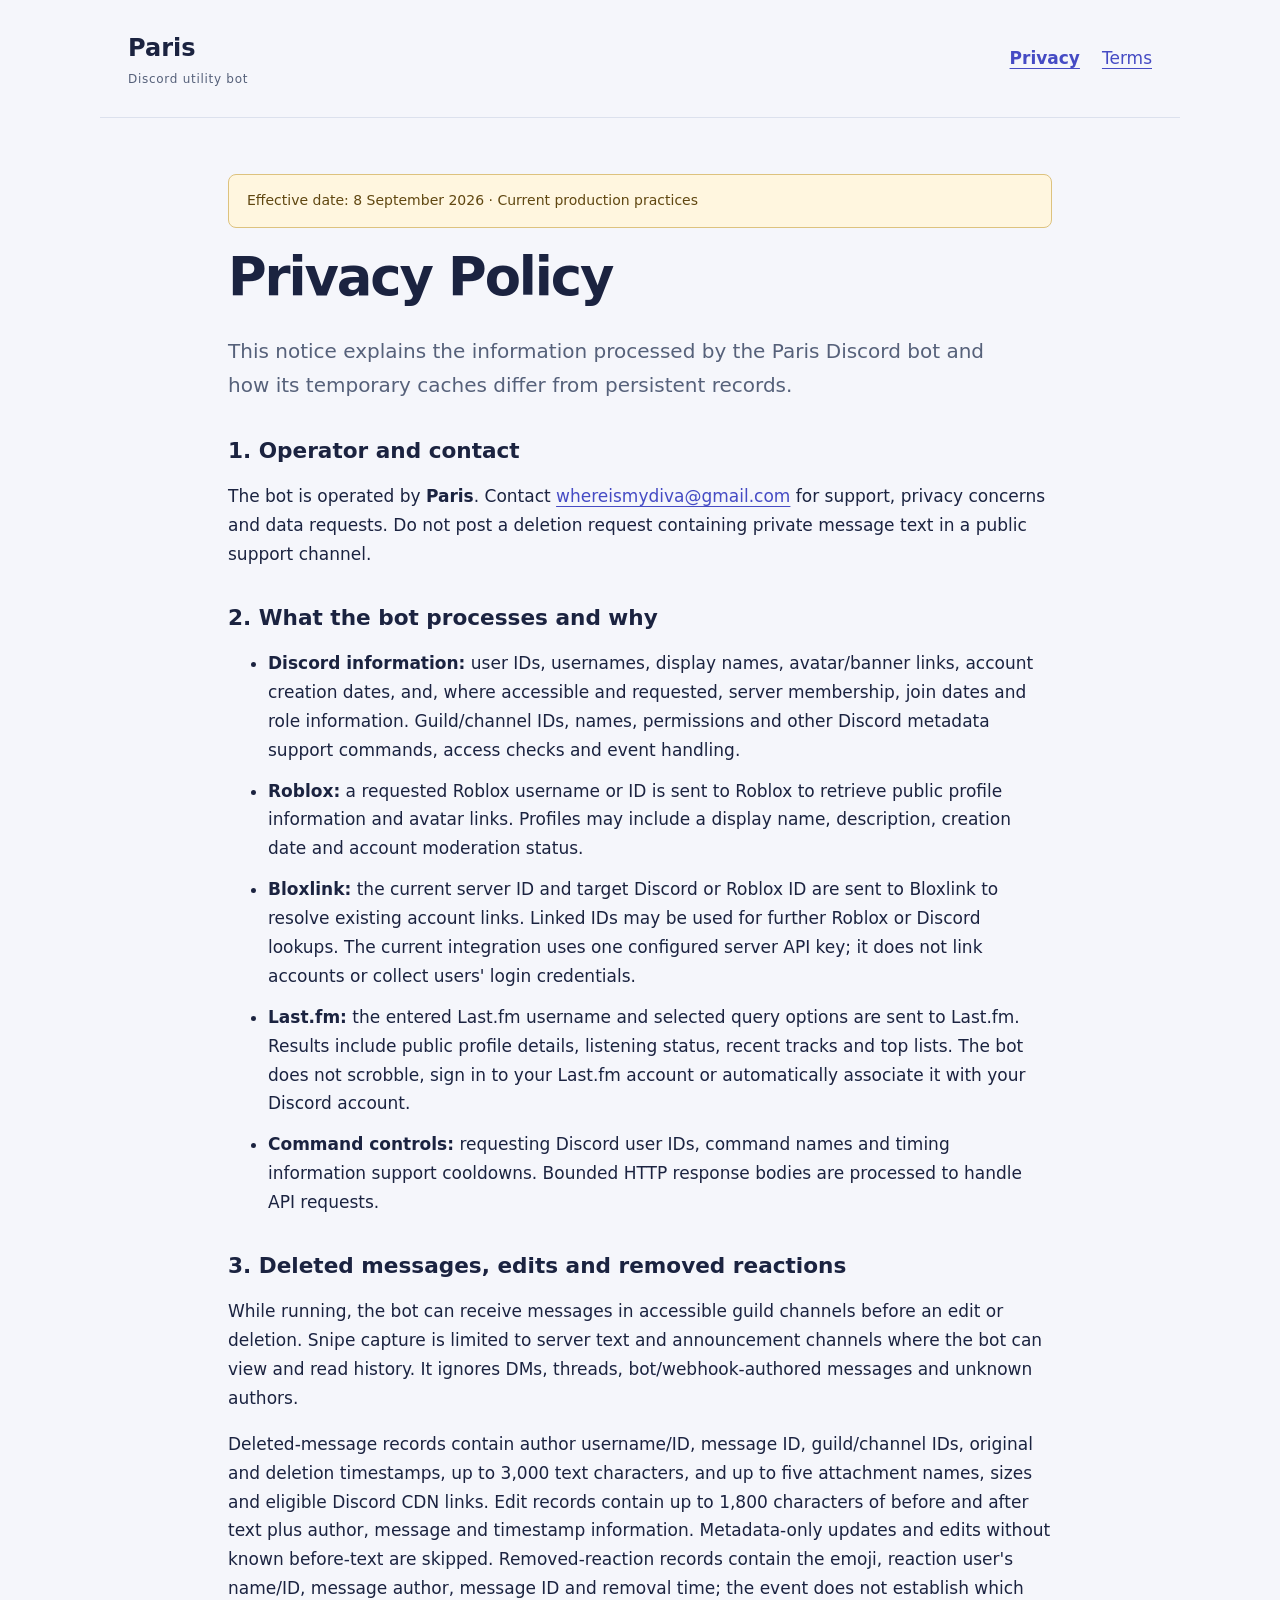
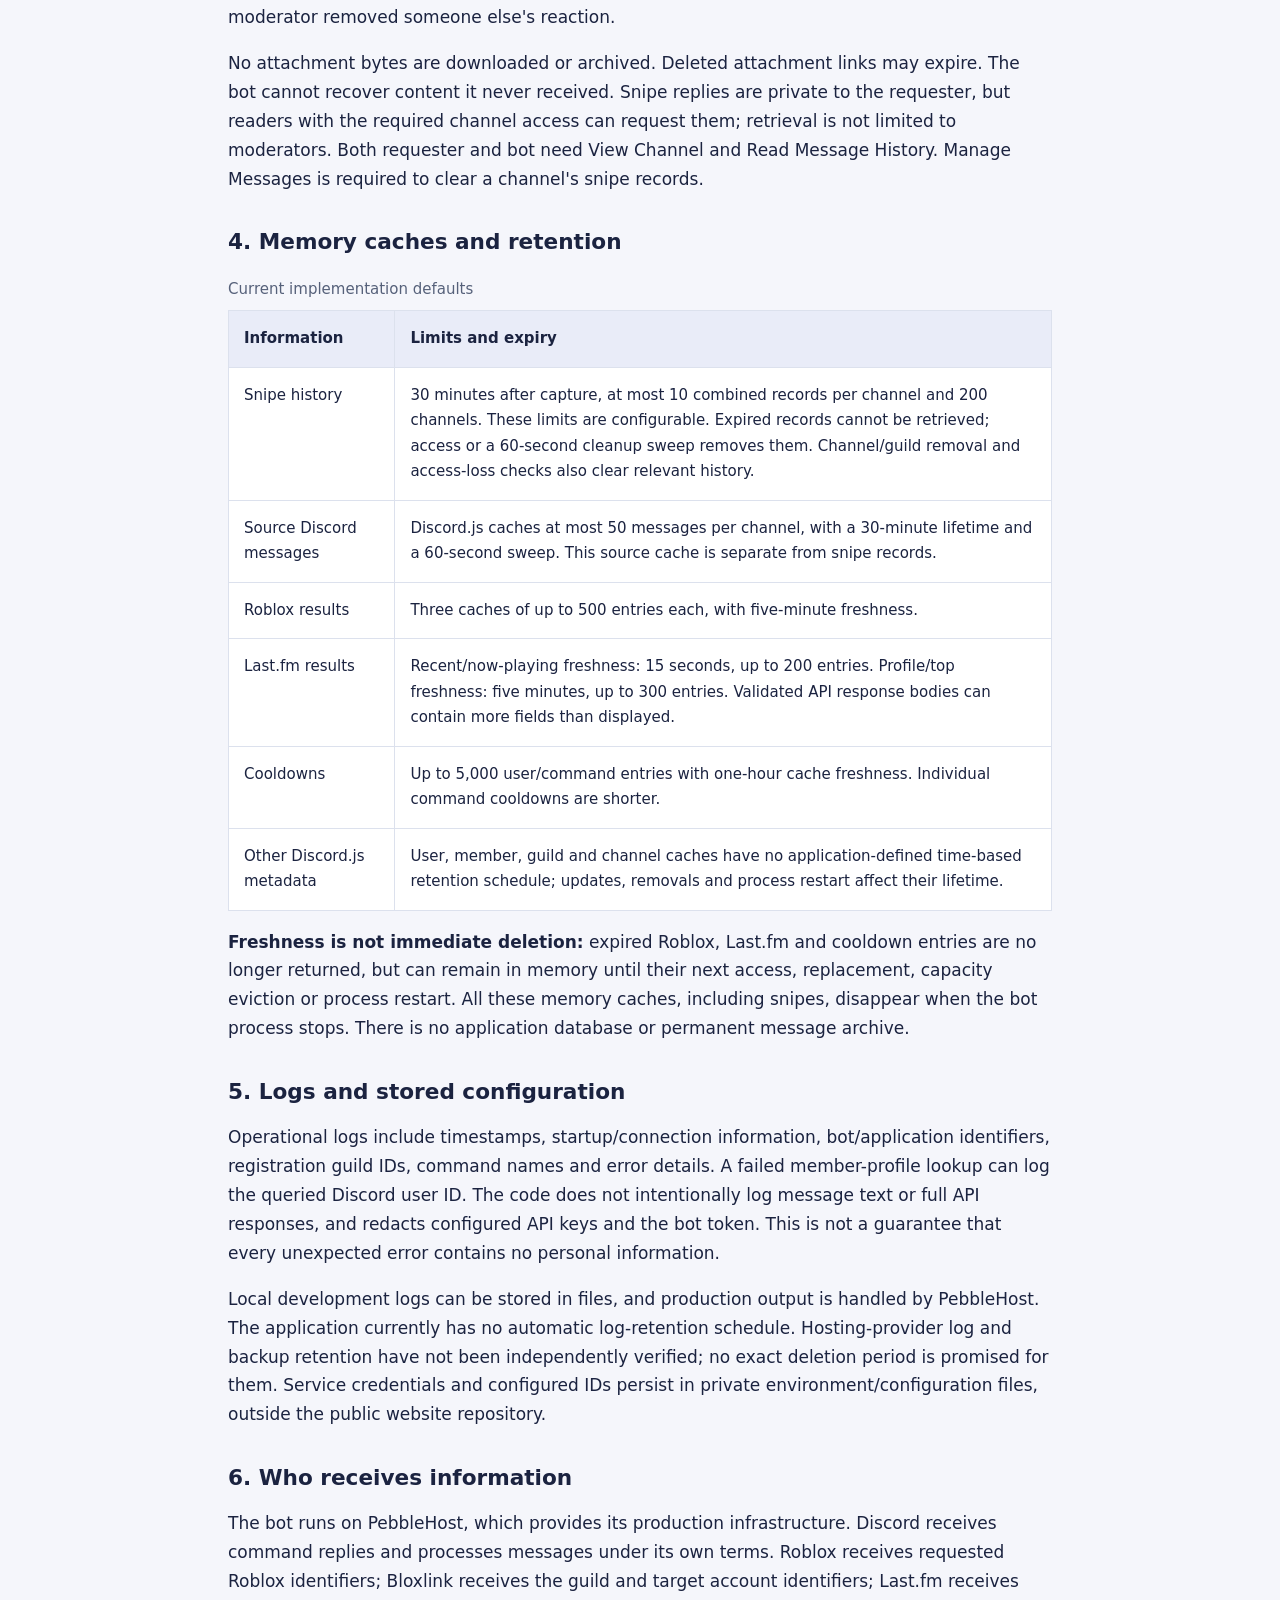
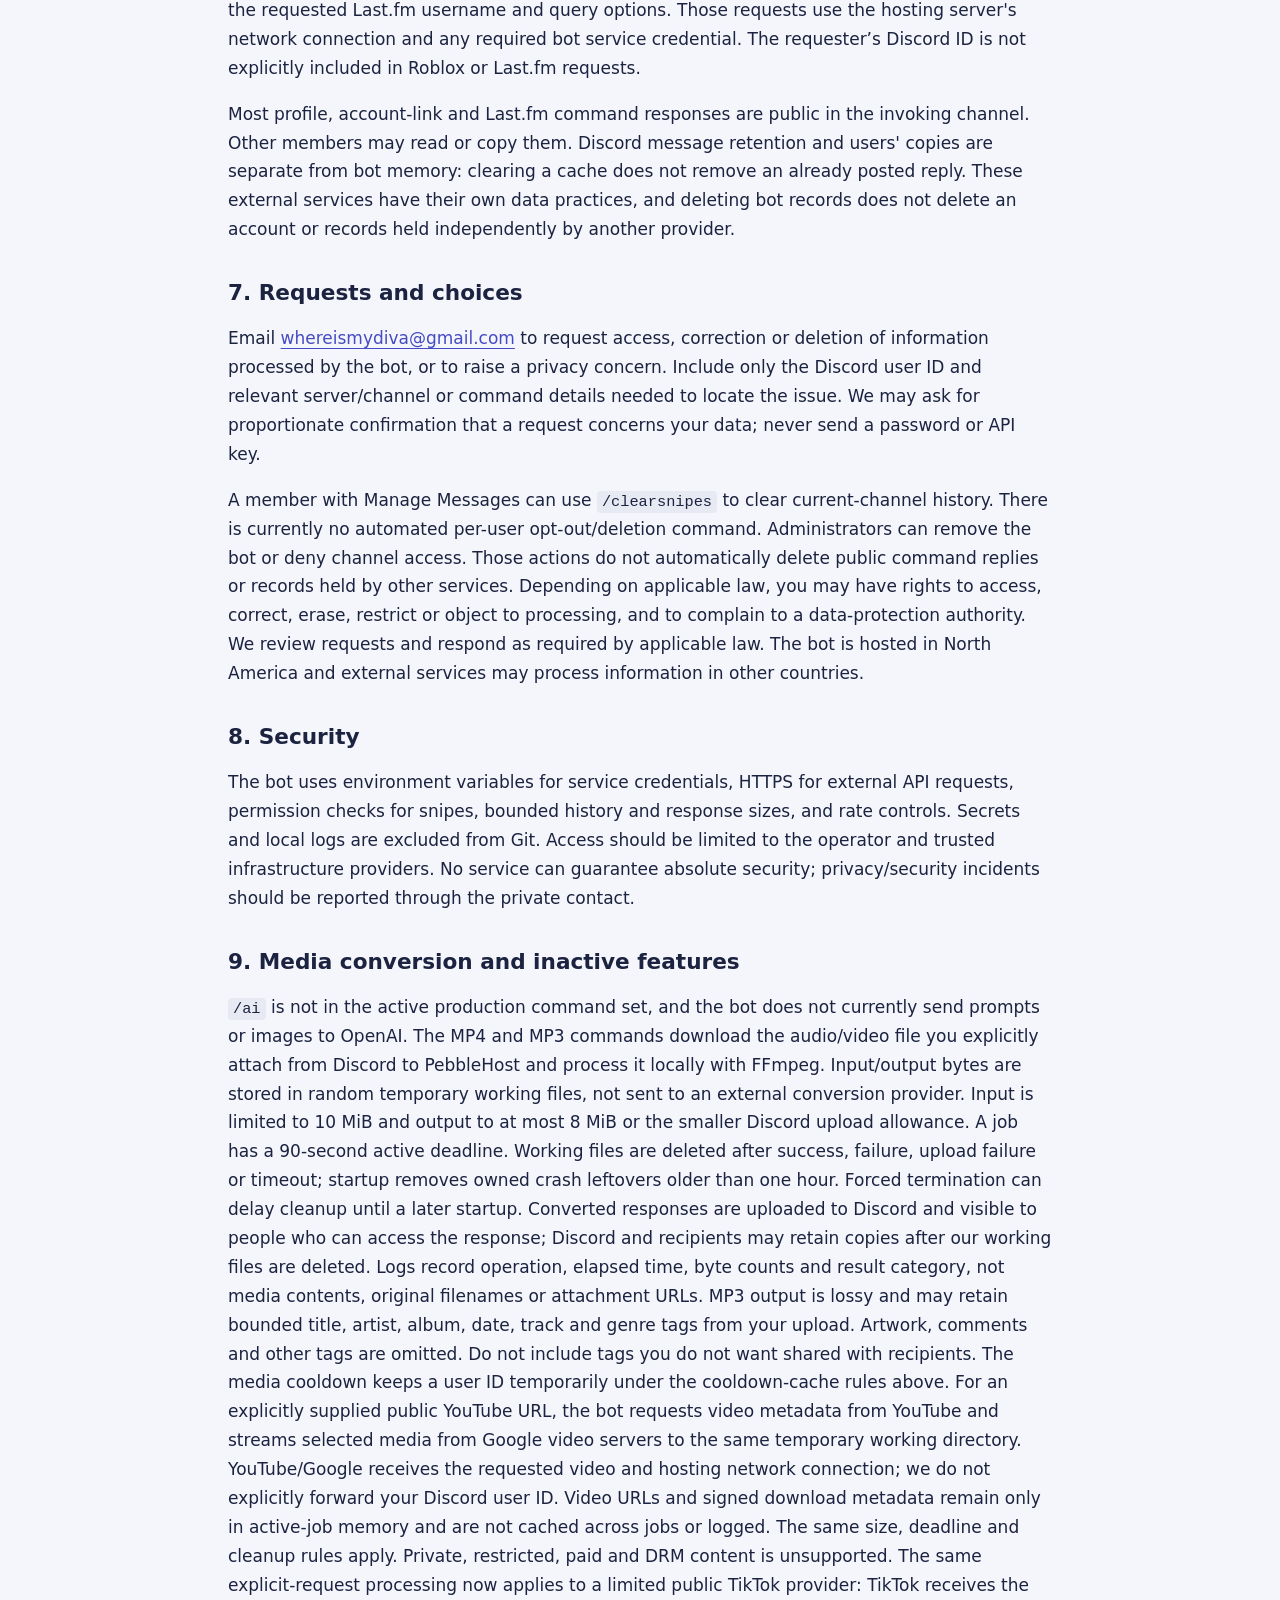
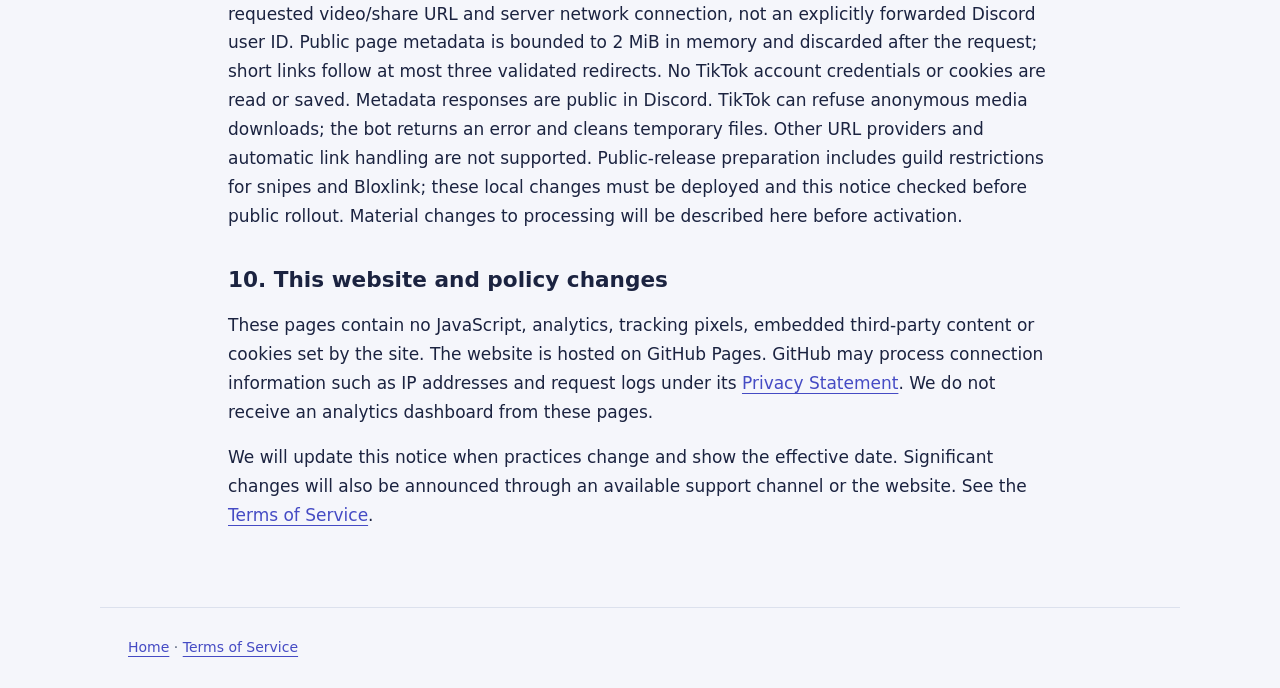
==== commit 37c5e8e5: "Document limited anonymous TikTok support" ====
--- a/privacy.html
+++ b/privacy.html
@@ -22,7 +22,8 @@
 <h2>6. Who receives information</h2><p>The bot runs on PebbleHost, which provides its production infrastructure. Discord receives command replies and processes messages under its own terms. Roblox receives requested Roblox identifiers; Bloxlink receives the guild and target account identifiers; Last.fm receives the requested Last.fm username and query options. Those requests use the hosting server's network connection and any required bot service credential. The requester’s Discord ID is not explicitly included in Roblox or Last.fm requests.</p><p>Most profile, account-link and Last.fm command responses are public in the invoking channel. Other members may read or copy them. Discord message retention and users' copies are separate from bot memory: clearing a cache does not remove an already posted reply. These external services have their own data practices, and deleting bot records does not delete an account or records held independently by another provider.</p>
 <h2>7. Requests and choices</h2><p>Email <a href="mailto:whereismydiva@gmail.com">whereismydiva@gmail.com</a> to request access, correction or deletion of information processed by the bot, or to raise a privacy concern. Include only the Discord user ID and relevant server/channel or command details needed to locate the issue. We may ask for proportionate confirmation that a request concerns your data; never send a password or API key.</p><p>A member with Manage Messages can use <code>/clearsnipes</code> to clear current-channel history. There is currently no automated per-user opt-out/deletion command. Administrators can remove the bot or deny channel access. Those actions do not automatically delete public command replies or records held by other services. Depending on applicable law, you may have rights to access, correct, erase, restrict or object to processing, and to complain to a data-protection authority. We review requests and respond as required by applicable law. The bot is hosted in North America and external services may process information in other countries.</p>
 <h2>8. Security</h2><p>The bot uses environment variables for service credentials, HTTPS for external API requests, permission checks for snipes, bounded history and response sizes, and rate controls. Secrets and local logs are excluded from Git. Access should be limited to the operator and trusted infrastructure providers. No service can guarantee absolute security; privacy/security incidents should be reported through the private contact.</p>
-<h2>9. Media conversion and inactive features</h2><p><code>/ai</code> is not in the active production command set, and the bot does not currently send prompts or images to OpenAI. The MP4 and MP3 commands download the audio/video file you explicitly attach from Discord to PebbleHost and process it locally with FFmpeg. Input/output bytes are stored in random temporary working files, not sent to an external conversion provider. Input is limited to 10 MiB and output to at most 8 MiB or the smaller Discord upload allowance. A job has a 90-second active deadline. Working files are deleted after success, failure, upload failure or timeout; startup removes owned crash leftovers older than one hour. Forced termination can delay cleanup until a later startup. Converted responses are uploaded to Discord and visible to people who can access the response; Discord and recipients may retain copies after our working files are deleted. Logs record operation, elapsed time, byte counts and result category, not media contents, original filenames or attachment URLs. MP3 output is lossy and may retain bounded title, artist, album, date, track and genre tags from your upload. Artwork, comments and other tags are omitted. Do not include tags you do not want shared with recipients. The media cooldown keeps a user ID temporarily under the cooldown-cache rules above. For an explicitly supplied public YouTube URL, the bot requests video metadata from YouTube and streams selected media from Google video servers to the same temporary working directory. YouTube/Google receives the requested video and hosting network connection; we do not explicitly forward your Discord user ID. Video URLs and signed download metadata remain only in active-job memory and are not cached across jobs or logged. The same size, deadline and cleanup rules apply. Private, restricted, paid and DRM content is unsupported. Other URL providers and automatic link handling are not supported. Public-release preparation includes guild restrictions for snipes and Bloxlink; these local changes must be deployed and this notice checked before public rollout. Material changes to processing will be described here before activation.</p>
+<h2>9. Media conversion and inactive features</h2><p><code>/ai</code> is not in the active production command set, and the bot does not currently send prompts or images to OpenAI. The MP4 and MP3 commands download the audio/video file you explicitly attach from Discord to PebbleHost and process it locally with FFmpeg. Input/output bytes are stored in random temporary working files, not sent to an external conversion provider. Input is limited to 10 MiB and output to at most 8 MiB or the smaller Discord upload allowance. A job has a 90-second active deadline. Working files are deleted after success, failure, upload failure or timeout; startup removes owned crash leftovers older than one hour. Forced termination can delay cleanup until a later startup. Converted responses are uploaded to Discord and visible to people who can access the response; Discord and recipients may retain copies after our working files are deleted. Logs record operation, elapsed time, byte counts and result category, not media contents, original filenames or attachment URLs. MP3 output is lossy and may retain bounded title, artist, album, date, track and genre tags from your upload. Artwork, comments and other tags are omitted. Do not include tags you do not want shared with recipients. The media cooldown keeps a user ID temporarily under the cooldown-cache rules above. For an explicitly supplied public YouTube URL, the bot requests video metadata from YouTube and streams selected media from Google video servers to the same temporary working directory. YouTube/Google receives the requested video and hosting network connection; we do not explicitly forward your Discord user ID. Video URLs and signed download metadata remain only in active-job memory and are not cached across jobs or logged. The same size, deadline and cleanup rules apply. Private, restricted, paid and DRM content is unsupported. The same explicit-request processing now applies to a limited public TikTok provider: TikTok receives the requested video/share URL and server network connection, not an explicitly forwarded Discord user ID. Public page metadata is bounded to 2 MiB in memory and discarded after the request; short links follow at most three validated redirects. No TikTok account credentials or cookies are read or saved. Metadata responses are public in Discord. TikTok can refuse anonymous media downloads; the bot returns an error and cleans temporary files. Other URL providers and automatic link handling are not supported. Public-release preparation includes guild restrictions for snipes and Bloxlink; these local changes must be deployed and this notice checked before public rollout. Material changes to processing will be described here before activation.</p>
 <h2>10. This website and policy changes</h2><p>These pages contain no JavaScript, analytics, tracking pixels, embedded third-party content or cookies set by the site. The website is hosted on GitHub Pages. GitHub may process connection information such as IP addresses and request logs under its <a href="https://docs.github.com/en/site-policy/privacy-policies/github-general-privacy-statement">Privacy Statement</a>. We do not receive an analytics dashboard from these pages.</p><p>We will update this notice when practices change and show the effective date. Significant changes will also be announced through an available support channel or the website. See the <a href="terms.html">Terms of Service</a>.</p></main>
 <footer><a href="index.html">Home</a> · <a href="terms.html">Terms of Service</a></footer></body></html>
 
+
